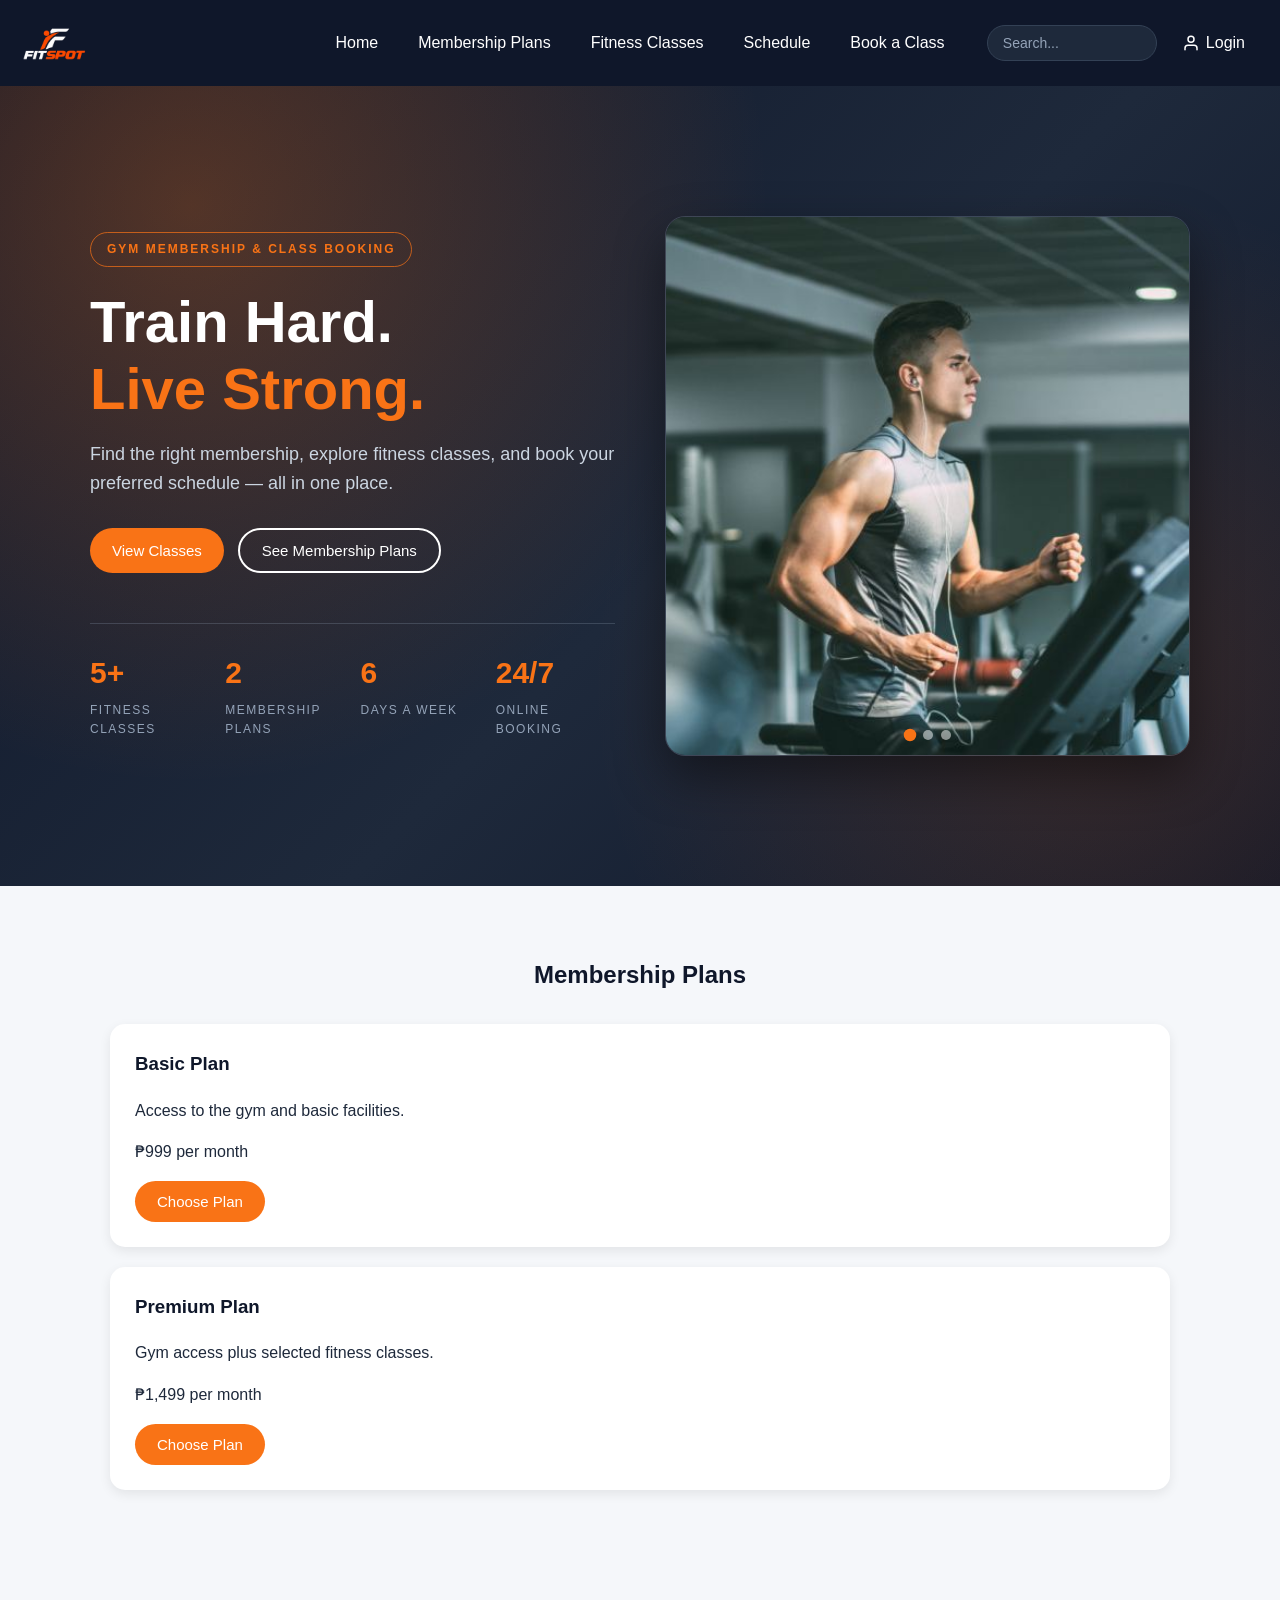
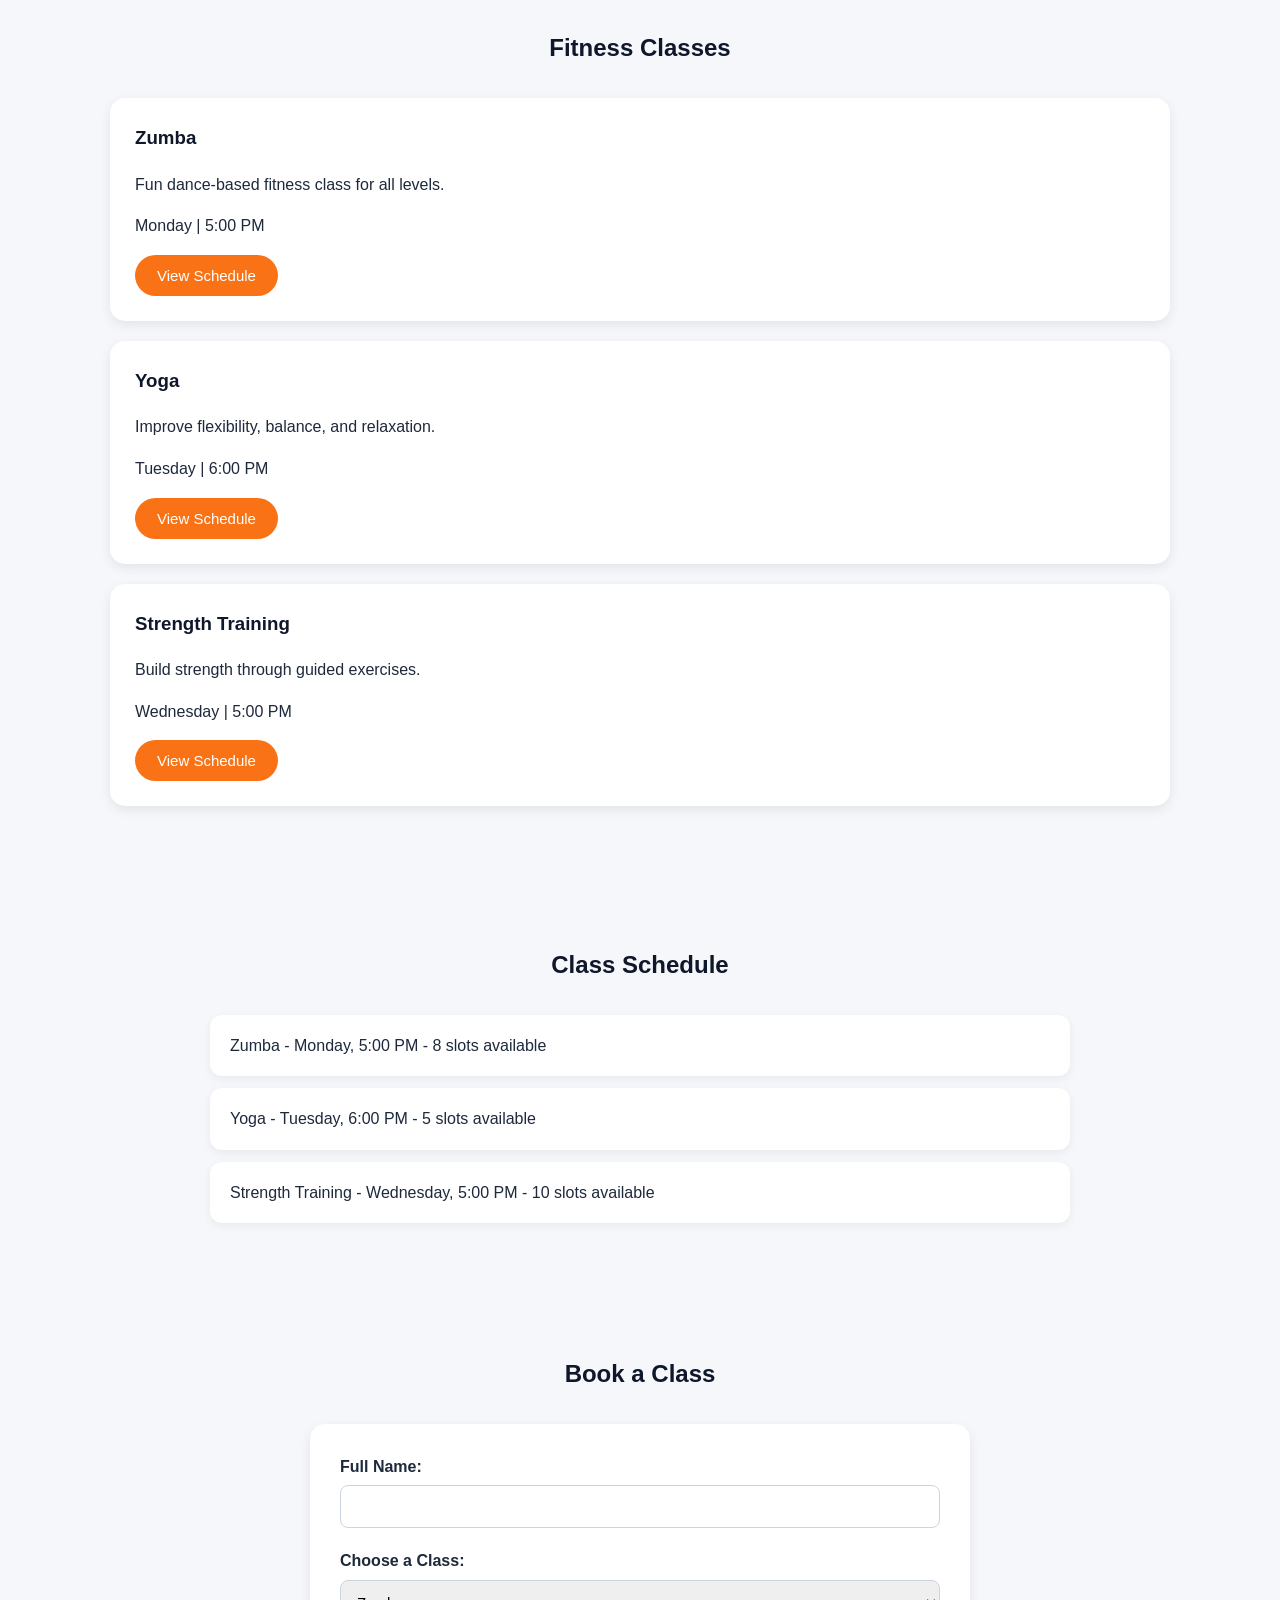
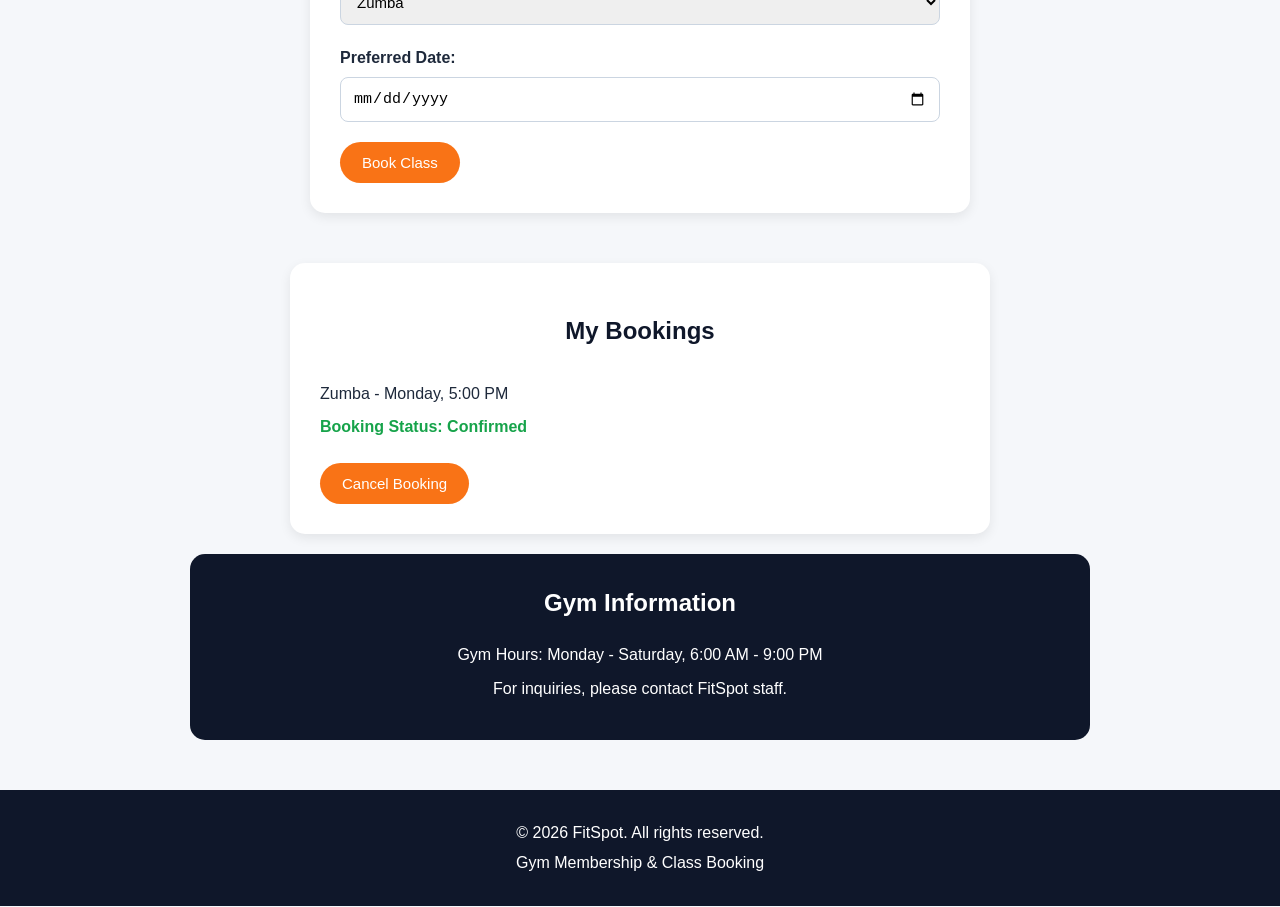
==== index.html @ fd1b4327 "Update index.html" ====
<!DOCTYPE html>
<html lang="en">
<head>
    <meta charset="UTF-8">
    <meta name="viewport" content="width=device-width, initial-scale=1.0">
    <link rel="icon" href="images/fitstop_white_logo.png" type="image/png">
    <link rel="stylesheet" href="css/style.css">
    <title>FitSpot</title>
</head>
<body>
<header>
        <div class="brand">
            <img src="images/fitstop_white_logo.png" alt="FitSpot">
            <h1 class="visually-hidden">FitSpot - Gym Membership &amp; Class Booking</h1>
        </div>

        <nav>
            <a href="index.html">Home</a>
            <a href="#membership">Membership Plans</a>
            <a href="#classes">Fitness Classes</a>
            <a href="#schedule">Schedule</a>
            <a href="#booking">Book a Class</a>
        </nav>

        <div class="header-actions">
            <form class="search" role="search">
                <input type="search" name="q" placeholder="Search..." aria-label="Search">
            </form>

            <a href="#login-popup" class="login-link">
                <svg xmlns="http://www.w3.org/2000/svg" width="18" height="18" viewBox="0 0 24 24" fill="none" stroke="currentColor" stroke-width="2" stroke-linecap="round" stroke-linejoin="round" aria-hidden="true"><path d="M20 21v-2a4 4 0 0 0-4-4H8a4 4 0 0 0-4 4v2"/><circle cx="12" cy="7" r="4"/></svg>
                Login
            </a>
        </div>
    </header>


<main>
<section class="hero">
    <div class="hero-inner">
        <div class="hero-content">
            <span class="hero-badge">Gym Membership &amp; Class Booking</span>

            <h2>Train Hard.<br><span>Live Strong.</span></h2>

            <p>
                Find the right membership, explore fitness classes,
                and book your preferred schedule — all in one place.
            </p>

            <div class="hero-actions">
                <button class="btn-primary">View Classes</button>
                <button class="btn-outline">See Membership Plans</button>
            </div>

            <ul class="hero-stats">
                <li><strong>5+</strong><span>Fitness Classes</span></li>
                <li><strong>2</strong><span>Membership Plans</span></li>
                <li><strong>6</strong><span>Days a Week</span></li>
                <li><strong>24/7</strong><span>Online Booking</span></li>
            </ul>
        </div>

        <div class="hero-media">
            <div class="hero-carousel" id="hero-carousel">
                <div class="hero-slide is-active">
                    <img src="images/jogging.jpg" alt="Man running on a treadmill at the gym">
                </div>
                <div class="hero-slide">
                    <img src="images/rope.jpg" alt="Man training with battle ropes">
                </div>
                <div class="hero-slide">
                    <img src="images/kettlebellswings.jpg" alt="Woman doing kettlebell swings">
                </div>
            </div>

            <div class="hero-dots">
                <button type="button" class="hero-dot is-active" data-slide="0" aria-label="Show slide 1"></button>
                <button type="button" class="hero-dot" data-slide="1" aria-label="Show slide 2"></button>
                <button type="button" class="hero-dot" data-slide="2" aria-label="Show slide 3"></button>
            </div>
        </div>
    </div>
</section>
<section id="membership">
    <h2>Membership Plans</h2>

    <article>
        <h3>Basic Plan</h3>
        <p>Access to the gym and basic facilities.</p>
        <p>₱999 per month</p>
        <button>Choose Plan</button>
    </article>

    <article>
        <h3>Premium Plan</h3>
        <p>Gym access plus selected fitness classes.</p>
        <p>₱1,499 per month</p>
        <button>Choose Plan</button>
    </article>

</section>
<section id="classes">
    <h2>Fitness Classes</h2>

    <article>
        <h3>Zumba</h3>
        <p>Fun dance-based fitness class for all levels.</p>
        <p>Monday | 5:00 PM</p>
        <button>View Schedule</button>
    </article>

    <article>
        <h3>Yoga</h3>
        <p>Improve flexibility, balance, and relaxation.</p>
        <p>Tuesday | 6:00 PM</p>
        <button>View Schedule</button>
    </article>

    <article>
        <h3>Strength Training</h3>
        <p>Build strength through guided exercises.</p>
        <p>Wednesday | 5:00 PM</p>
        <button>View Schedule</button>
    </article>

</section>
<section id="schedule">
    <h2>Class Schedule</h2>

    <ul>
        <li>Zumba - Monday, 5:00 PM - 8 slots available</li>
        <li>Yoga - Tuesday, 6:00 PM - 5 slots available</li>
        <li>Strength Training - Wednesday, 5:00 PM - 10 slots available</li>
    </ul>

</section>
<section id="booking">
    <h2>Book a Class</h2>

    <form>
        <label for="name">Full Name:</label>
        <input type="text" id="name" name="name" autocomplete="name">

        <label for="class">Choose a Class:</label>
        <select id="class" name="class">
            <option>Zumba</option>
            <option>Yoga</option>
            <option>Strength Training</option>
        </select>

        <label for="date">Preferred Date:</label>
        <input type="date" id="date" name="date">

        <button type="submit">Book Class</button>
    </form>

</section>
<section id="my-bookings">
    <h2>My Bookings</h2>

    <p>Zumba - Monday, 5:00 PM</p>
    <p>Booking Status: Confirmed</p>

    <button type="button">Cancel Booking</button>
</section>
<aside>
    <h2>Gym Information</h2>

    <p>Gym Hours: Monday - Saturday, 6:00 AM - 9:00 PM</p>
    <p>For inquiries, please contact FitSpot staff.</p>
</aside>
</main>
<footer>
    <p>&copy; 2026 FitSpot. All rights reserved.</p>
    <p>Gym Membership & Class Booking</p>
</footer>

<div class="modal-overlay" id="login-popup" aria-hidden="true">
    <div class="modal auth-card" role="dialog" aria-modal="true" aria-labelledby="login-popup-title">
        <button class="modal-close" type="button" aria-label="Close">&times;</button>

        <div class="modal-brand">
            <img src="images/fitstop_white_logo.png" alt="FitSpot">
            <p>Gym Membership &amp; Class Booking</p>
        </div>

        <div class="modal-body">
            <h2 id="login-popup-title">Login</h2>

            <form>
                <label for="popup-email">Email:</label>
                <input type="email" id="popup-email" name="popup-email" autocomplete="email">

                <label for="popup-password">Password:</label>
                <input type="password" id="popup-password" name="popup-password" autocomplete="current-password">

                <button type="submit">Login</button>
            </form>

            <p class="card-note">Don't have an account? <a href="#register-popup" class="modal-switch">Register</a></p>
        </div>
    </div>
</div>

<div class="modal-overlay" id="register-popup" aria-hidden="true">
    <div class="modal auth-card" role="dialog" aria-modal="true" aria-labelledby="register-popup-title">
        <button class="modal-close" type="button" aria-label="Close">&times;</button>

        <div class="modal-brand">
            <img src="images/fitstop_white_logo.png" alt="FitSpot">
            <p>Gym Membership &amp; Class Booking</p>
        </div>

        <div class="modal-body">
            <h2 id="register-popup-title">Register</h2>

            <form>
                <label for="popup-name">Full Name:</label>
                <input type="text" id="popup-name" name="popup-name" autocomplete="name">

                <label for="popup-reg-email">Email:</label>
                <input type="email" id="popup-reg-email" name="popup-reg-email" autocomplete="email">

                <label for="popup-reg-password">Password:</label>
                <input type="password" id="popup-reg-password" name="popup-reg-password" autocomplete="new-password">

                <label for="popup-confirm-password">Confirm Password:</label>
                <input type="password" id="popup-confirm-password" name="popup-confirm-password" autocomplete="new-password">

                <button type="submit">Register</button>
            </form>

            <p class="card-note">Already have an account? <a href="#login-popup" class="modal-switch">Login</a></p>
        </div>
    </div>
</div>

<script src="js/script.js" defer></script>
</body>
</html>
---- css/style.css ----
/* ===== GENERAL ===== */

* {
    box-sizing: border-box;
}

body {
    margin: 0;
    font-family: Arial, sans-serif;
    background-color: #f5f7fa;
    color: #1e293b;
    line-height: 1.6;
}

/* ===== HEADER ===== */

header {
    background-color: #0f172a;
    color: rgb(247, 243, 243);
    padding: 20px;
    display: grid;
    grid-template-columns: 1fr auto 1fr;
    align-items: center;
    gap: 15px;
    position: sticky;
    top: 0;
    z-index: 100;
}

header .brand {
    justify-self: start;
    text-align: left;
}

header .brand img {
    display: block;
    height: 45px;
    width: auto;
}

.visually-hidden {
    position: absolute;
    width: 1px;
    height: 1px;
    margin: -1px;
    padding: 0;
    overflow: hidden;
    clip: rect(0, 0, 0, 0);
    white-space: nowrap;
    border: 0;
}

header .header-actions {
    justify-self: end;
    display: flex;
    align-items: center;
    gap: 10px;
}

.search input {
    width: 170px;
    padding: 9px 15px;
    border: 1px solid #334155;
    border-radius: 20px;
    background-color: #1e293b;
    color: white;
    font-size: 14px;
    outline: none;
}

.search input::placeholder {
    color: #94a3b8;
}

.search input:focus {
    border-color: #f97316;
}

.login-link {
    display: flex;
    align-items: center;
    gap: 6px;
    color: white;
    text-decoration: none;
    padding: 9px 15px;
    border-radius: 20px;
    white-space: nowrap;
}

.login-link:hover {
    background-color: #f97316;
}

header h1 {
    margin: 0;
    font-size: 36px;
}

header p {
    margin: 5px 0 0;
}

/* ===== NAVIGATION ===== */

nav {
    display: flex;
    justify-content: center;
    flex-wrap: wrap;
    gap: 10px;
}

nav a {
    color: white;
    text-decoration: none;
    padding: 10px 15px;
    border-radius: 20px;
}

nav a:hover {
    background-color: #f97316;
}

@media (max-width: 768px) {
    header {
        grid-template-columns: 1fr;
        justify-items: center;
        text-align: center;
    }

    header .brand {
        justify-self: center;
        text-align: center;
    }

    header .header-actions {
        justify-self: center;
        flex-wrap: wrap;
        justify-content: center;
    }

    .hero {
        padding: 60px 20px;
    }

    .hero-inner {
        grid-template-columns: 1fr;
        gap: 35px;
    }

    .hero-content {
        text-align: center;
    }

    .hero p {
        margin: 0 auto 30px;
    }

    .hero-actions,
    .hero-stats {
        justify-content: center;
    }

    .hero-stats li {
        align-items: center;
    }

    .hero-media {
        max-width: 420px;
        margin: 0 auto;
    }

    .hero-stats {
        gap: 25px;
    }

    .hero-stats strong {
        font-size: 24px;
    }
}

/* ===== HERO SECTION ===== */

.hero {
    position: relative;
    overflow: hidden;
    text-align: center;
    padding: 60px 20px;
    min-height: calc(100vh - 100px);
    min-height: calc(100dvh - 100px);
    display: flex;
    align-items: center;
    justify-content: center;
    color: white;
    background:
        radial-gradient(circle at 15% 15%, rgba(249, 115, 22, 0.28), transparent 45%),
        radial-gradient(circle at 85% 75%, rgba(249, 115, 22, 0.16), transparent 40%),
        linear-gradient(135deg, #0f172a 0%, #1e293b 55%, #0f172a 100%);
}

.hero-inner {
    position: relative;
    width: 100%;
    max-width: 1100px;
    margin: 0 auto;
    display: grid;
    grid-template-columns: 1fr 1fr;
    gap: 50px;
    align-items: center;
}

.hero-content {
    position: relative;
    text-align: left;
}

.hero-badge {
    display: inline-block;
    padding: 7px 16px;
    border: 1px solid rgba(249, 115, 22, 0.7);
    border-radius: 30px;
    color: #f97316;
    font-size: 12px;
    font-weight: bold;
    letter-spacing: 2px;
    text-transform: uppercase;
    margin-bottom: 22px;
}

.hero h2 {
    margin: 0 0 18px;
    font-size: clamp(36px, 6vw, 58px);
    line-height: 1.15;
    font-weight: 800;
    color: white;
}

.hero h2 span {
    color: #f97316;
}

.hero p {
    max-width: 600px;
    margin: 0 0 30px;
    font-size: 18px;
    color: #cbd5e1;
}

.hero-actions {
    display: flex;
    justify-content: flex-start;
    flex-wrap: wrap;
    gap: 14px;
    margin-bottom: 50px;
}

.btn-outline {
    background-color: transparent;
    border: 2px solid white;
}

.btn-outline:hover {
    background-color: white;
    color: #0f172a;
}

.hero-stats {
    list-style: none;
    display: grid;
    grid-template-columns: repeat(4, 1fr);
    gap: 16px;
    margin: 0;
    padding: 25px 0 0;
    border-top: 1px solid rgba(148, 163, 184, 0.25);
}

.hero-stats li {
    display: flex;
    flex-direction: column;
    align-items: flex-start;
    gap: 4px;
    min-width: 0;
}

.hero-stats strong {
    font-size: 30px;
    color: #f97316;
}

.hero-stats span {
    font-size: 12px;
    letter-spacing: 1.5px;
    text-transform: uppercase;
    color: #94a3b8;
}

.hero-media {
    position: relative;
}

.hero-carousel {
    position: relative;
    width: 100%;
    height: 540px;
    border-radius: 20px;
    overflow: hidden;
    border: 1px solid rgba(148, 163, 184, 0.25);
    box-shadow: 0 20px 50px rgba(0, 0, 0, 0.45);
}

.hero-slide {
    position: absolute;
    inset: 0;
    opacity: 0;
    transform: translateX(50px);
    transition: opacity 0.7s ease, transform 0.7s ease;
    pointer-events: none;
}

.hero-slide.is-active {
    opacity: 1;
    transform: translateX(0);
    pointer-events: auto;
}

.hero-slide img {
    display: block;
    width: 100%;
    height: 100%;
    object-fit: cover;
    object-position: center top;
}

.hero-dots {
    position: absolute;
    bottom: 16px;
    left: 0;
    right: 0;
    display: flex;
    justify-content: center;
    gap: 8px;
    z-index: 2;
}

.hero-dot {
    width: 10px;
    height: 10px;
    padding: 0;
    border: none;
    border-radius: 50%;
    background-color: rgba(255, 255, 255, 0.5);
    cursor: pointer;
    transition: background-color 0.2s ease, transform 0.2s ease;
}

.hero-dot:hover {
    background-color: rgba(255, 255, 255, 0.85);
    transform: none;
}

.hero-dot.is-active {
    background-color: #f97316;
    transform: scale(1.25);
}

/* ===== BUTTONS ===== */

button {
    background-color: #f97316;
    color: white;
    border: none;
    padding: 12px 22px;
    border-radius: 25px;
    cursor: pointer;
    font-size: 15px;
    transition: background-color 0.2s ease, color 0.2s ease, transform 0.2s ease;
}

button:active {
    transform: scale(0.97);
}

button:hover {
    background-color: #ea580c;
}
/* ===== MEMBERSHIP SECTION ===== */

#membership {
    padding: 50px 20px;
    max-width: 1100px;
    margin: 0 auto;
}

#membership h2 {
    text-align: center;
    color: #0f172a;
    margin-bottom: 30px;
}

#membership article {
    background-color: white;
    padding: 25px;
    margin-bottom: 20px;
    border-radius: 15px;
    box-shadow: 0 4px 12px rgba(0, 0, 0, 0.08);
}

#membership article h3 {
    color: #0f172a;
    margin-top: 0;
}

#membership article:hover {
    transform: translateY(-3px);
    transition: 0.2s ease;
}

/* ===== FITNESS CLASSES ===== */

#classes {
    padding: 50px 20px;
    max-width: 1100px;
    margin: 0 auto;
}

#classes h2 {
    text-align: center;
    color: #0f172a;
    margin-bottom: 30px;
}

#classes article {
    background-color: white;
    padding: 25px;
    margin-bottom: 20px;
    border-radius: 15px;
    box-shadow: 0 4px 12px rgba(0, 0, 0, 0.08);
}

#classes article h3 {
    color: #0f172a;
    margin-top: 0;
}

#classes article:hover {
    transform: translateY(-3px);
    transition: 0.2s ease;
}

/* ===== CLASS SCHEDULE ===== */

#schedule {
    padding: 50px 20px;
    max-width: 900px;
    margin: 0 auto;
}

#schedule h2 {
    text-align: center;
    color: #0f172a;
    margin-bottom: 30px;
}

#schedule ul {
    list-style: none;
    padding: 0;
    margin: 0;
}

#schedule li {
    background-color: white;
    padding: 18px 20px;
    margin-bottom: 12px;
    border-radius: 12px;
    box-shadow: 0 3px 10px rgba(0, 0, 0, 0.06);
}

#schedule li:hover {
    transform: translateX(4px);
    transition: 0.2s ease;
}

/* ===== BOOKING FORM ===== */

#booking {
    padding: 50px 20px;
    max-width: 700px;
    margin: 0 auto;
}

#booking h2 {
    text-align: center;
    color: #0f172a;
    margin-bottom: 30px;
}

#booking form {
    background-color: white;
    padding: 30px;
    border-radius: 15px;
    box-shadow: 0 4px 12px rgba(0, 0, 0, 0.08);
}

#booking label {
    display: block;
    margin-bottom: 6px;
    font-weight: bold;
}

#booking input,
#booking select {
    width: 100%;
    padding: 12px;
    margin-bottom: 20px;
    border: 1px solid #cbd5e1;
    border-radius: 8px;
    font-size: 15px;
}

#booking input:focus,
#booking select:focus {
    outline: none;
    border-color: #f97316;
}

/* ===== MY BOOKINGS ===== */

#my-bookings {
    padding: 50px 20px;
    max-width: 700px;
    margin: 0 auto;
}

#my-bookings h2 {
    text-align: center;
    color: #0f172a;
    margin-bottom: 30px;
}

#my-bookings {
    background-color: white;
    border-radius: 15px;
    padding: 30px;
    box-shadow: 0 4px 12px rgba(0, 0, 0, 0.08);
}

#my-bookings p {
    margin: 8px 0;
}

#my-bookings p:nth-of-type(2) {
    font-weight: bold;
    color: #16a34a;
}

#my-bookings button {
    margin-top: 15px;
}

/* ===== LOGIN ===== */

/* ===== LOGIN / REGISTER PAGE ===== */

.auth-page {
    max-width: 950px;
    margin: 0 auto;
    padding: 50px 20px;
    display: grid;
    grid-template-columns: repeat(auto-fit, minmax(300px, 1fr));
    gap: 25px;
    align-items: start;
}

.auth-card {
    background-color: white;
    padding: 30px;
    border-radius: 15px;
    box-shadow: 0 4px 12px rgba(0, 0, 0, 0.08);
}

.auth-card h2 {
    text-align: center;
    color: #0f172a;
    margin-top: 0;
    margin-bottom: 25px;
}

.auth-card label {
    display: block;
    margin-bottom: 6px;
    font-weight: bold;
}

.auth-card input {
    width: 100%;
    padding: 12px;
    margin-bottom: 20px;
    border: 1px solid #cbd5e1;
    border-radius: 8px;
    font-size: 15px;
}

.auth-card input:focus {
    outline: none;
    border-color: #f97316;
}

.card-note {
    text-align: center;
    font-size: 14px;
    color: #475569;
    margin-bottom: 0;
}

.card-note a {
    color: #f97316;
    font-weight: bold;
    text-decoration: none;
}

.card-note a:hover {
    text-decoration: underline;
}

/* ===== LOGIN POPUP ===== */

.modal-overlay {
    position: fixed;
    inset: 0;
    background-color: rgba(15, 23, 42, 0.75);
    display: none;
    align-items: center;
    justify-content: center;
    padding: 20px;
    z-index: 1000;
}

.modal-overlay.is-open {
    display: flex;
}

.modal {
    position: relative;
    display: flex;
    width: 100%;
    max-width: 740px;
    max-height: 90vh;
    padding: 0;
    overflow: hidden;
    animation: modal-in 0.2s ease;
}

.modal-brand {
    flex: 0 0 240px;
    display: flex;
    flex-direction: column;
    align-items: center;
    justify-content: center;
    gap: 16px;
    padding: 30px 22px;
    text-align: center;
    background:
        radial-gradient(circle at 30% 20%, rgba(249, 115, 22, 0.35), transparent 60%),
        linear-gradient(160deg, #1e293b 0%, #0f172a 100%);
}

.modal-brand img {
    display: block;
    width: 100%;
    max-width: 170px;
    height: auto;
}

.modal-brand p {
    margin: 0;
    font-size: 13px;
    font-weight: bold;
    letter-spacing: 1.5px;
    text-transform: uppercase;
    color: #f97316;
}

.modal-body {
    flex: 1;
    min-width: 0;
    padding: 30px;
    overflow-y: auto;
}

@keyframes modal-in {
    from {
        opacity: 0;
        transform: translateY(-15px) scale(0.97);
    }
    to {
        opacity: 1;
        transform: translateY(0) scale(1);
    }
}

.modal-close {
    position: absolute;
    top: 10px;
    right: 14px;
    background: none;
    border: none;
    border-radius: 0;
    padding: 0;
    font-size: 28px;
    line-height: 1;
    color: #64748b;
    cursor: pointer;
}

.modal-close:hover {
    background: none;
    color: #f97316;
    transform: none;
}

.modal .card-note a {
    cursor: pointer;
}

/* ===== GYM INFORMATION ===== */

aside {
    max-width: 900px;
    margin: 20px auto;
    padding: 30px 20px;
    text-align: center;
    background-color: #0f172a;
    color: white;
    border-radius: 15px;
}

aside h2 {
    margin-top: 0;
}

aside p {
    margin: 8px 0;
}

/* ===== FOOTER ===== */

footer {
    margin-top: 50px;
    padding: 25px 20px;
    text-align: center;
    background-color: #0f172a;
    color: white;
}

footer p {
    margin: 5px 0;
}

/* ===== HERO - SMALL SCREENS ===== */

@media (max-width: 768px) {
    .hero-carousel {
        height: 360px;
    }

    .modal {
        flex-direction: column;
    }

    .modal-brand {
        flex: none;
        width: 100%;
        padding: 22px;
        gap: 10px;
    }

    .modal-brand img {
        max-width: 130px;
    }

    .hero-stats {
        gap: 12px;
    }

    .hero-stats li {
        align-items: center;
        text-align: center;
    }

    .hero-stats strong {
        font-size: 24px;
    }

    .hero-stats span {
        font-size: 11px;
        letter-spacing: 0.5px;
    }
}
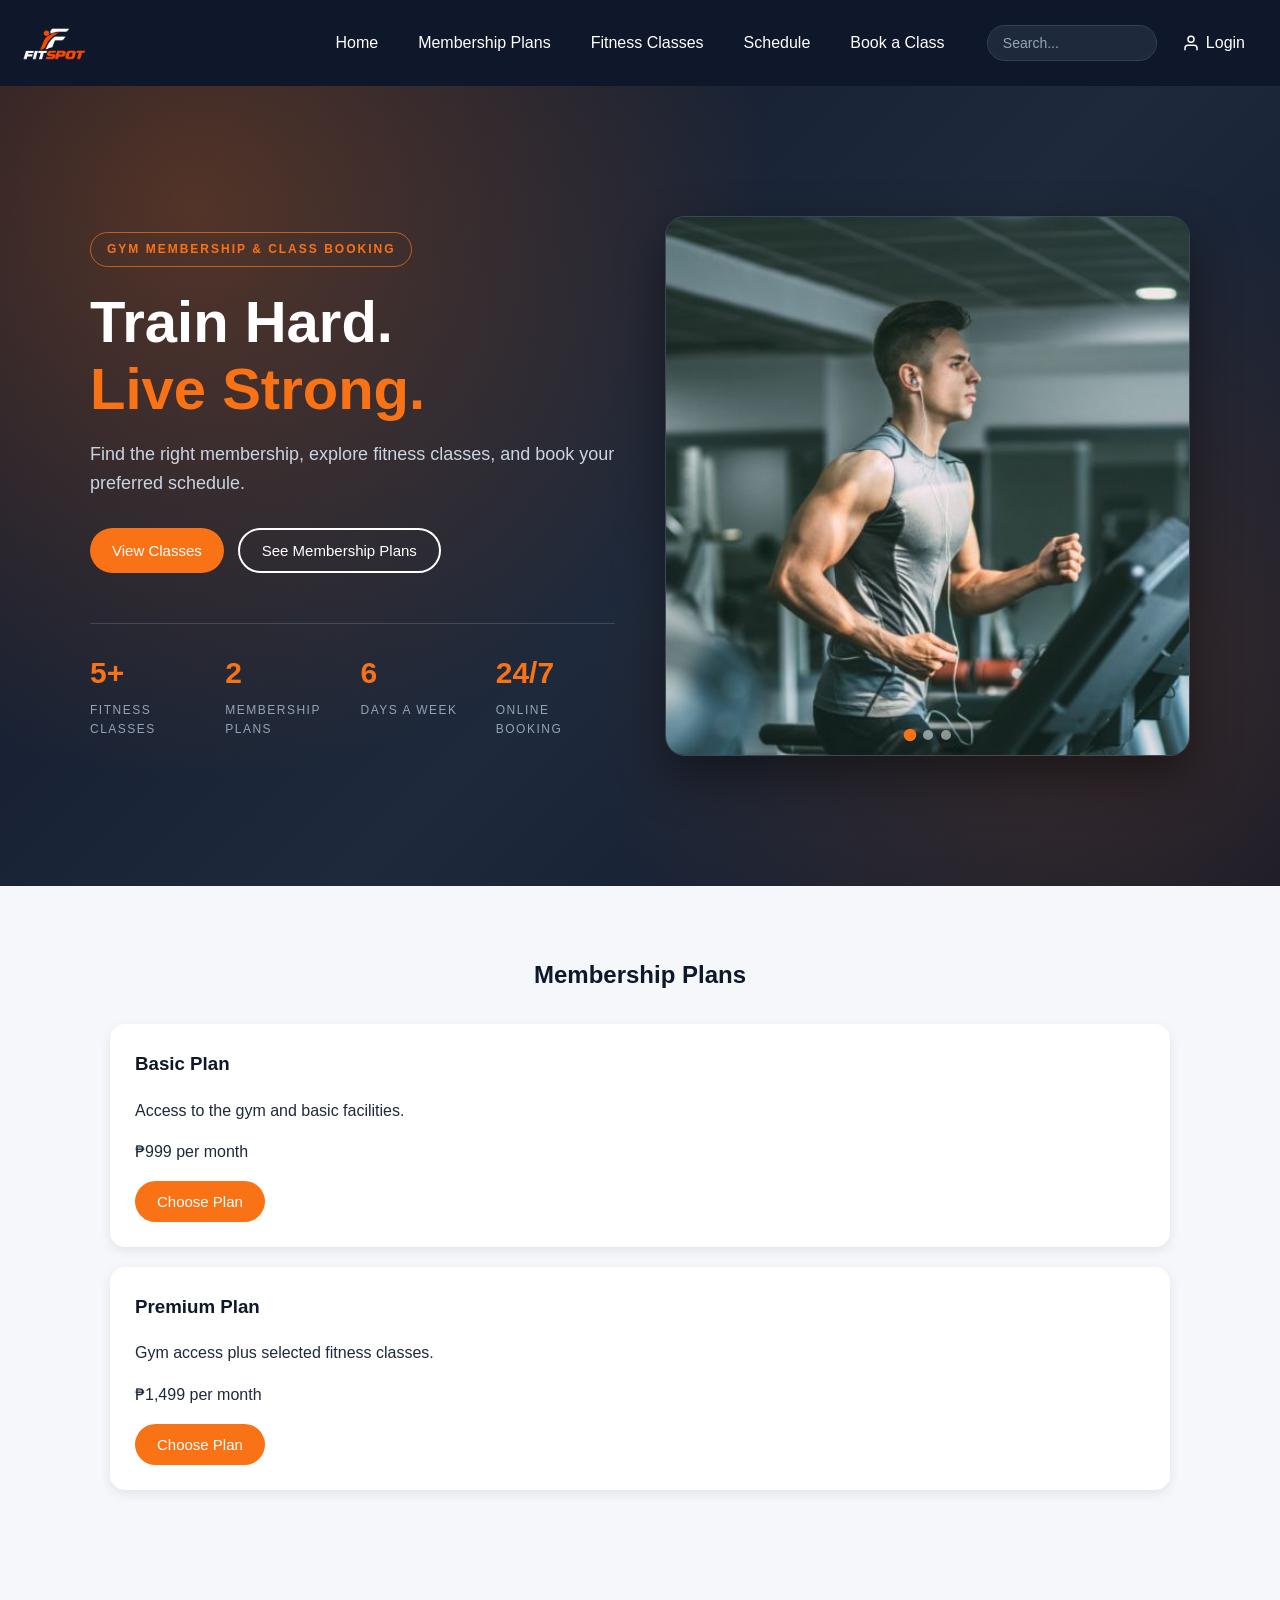
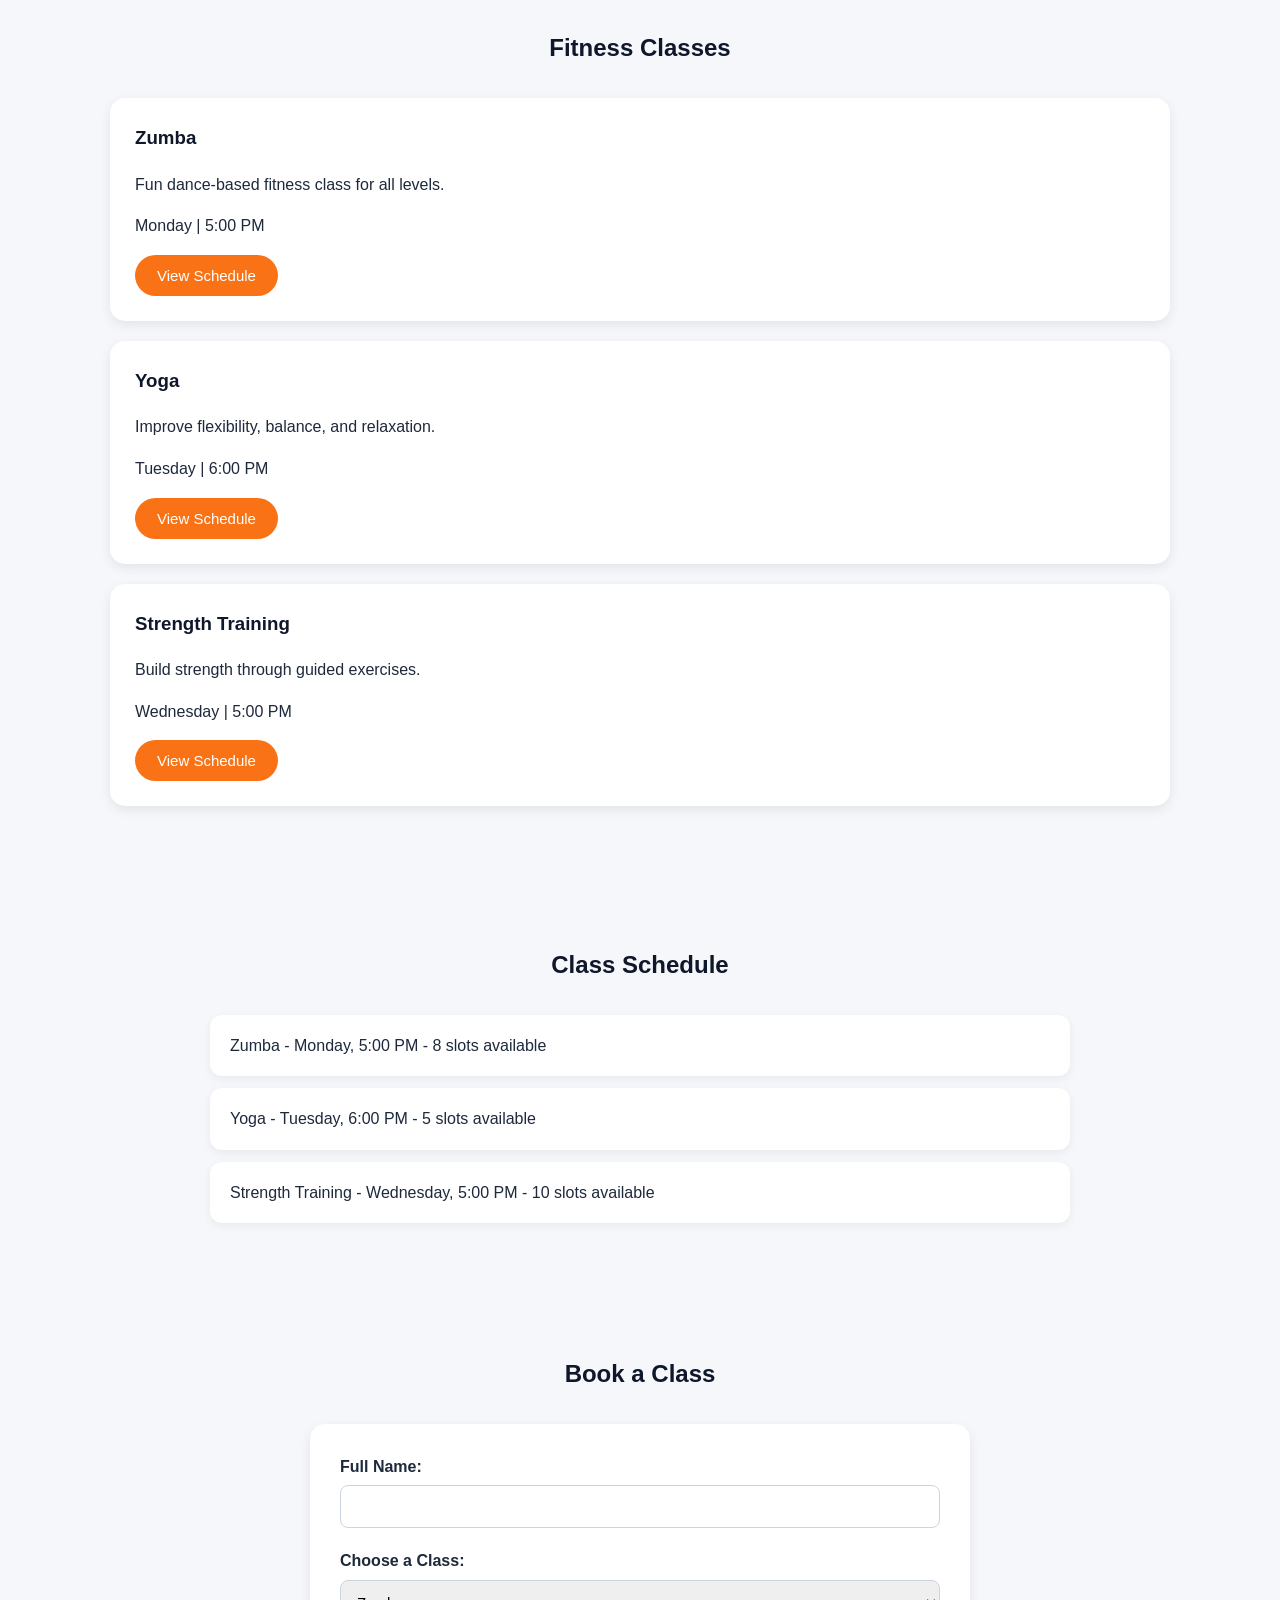
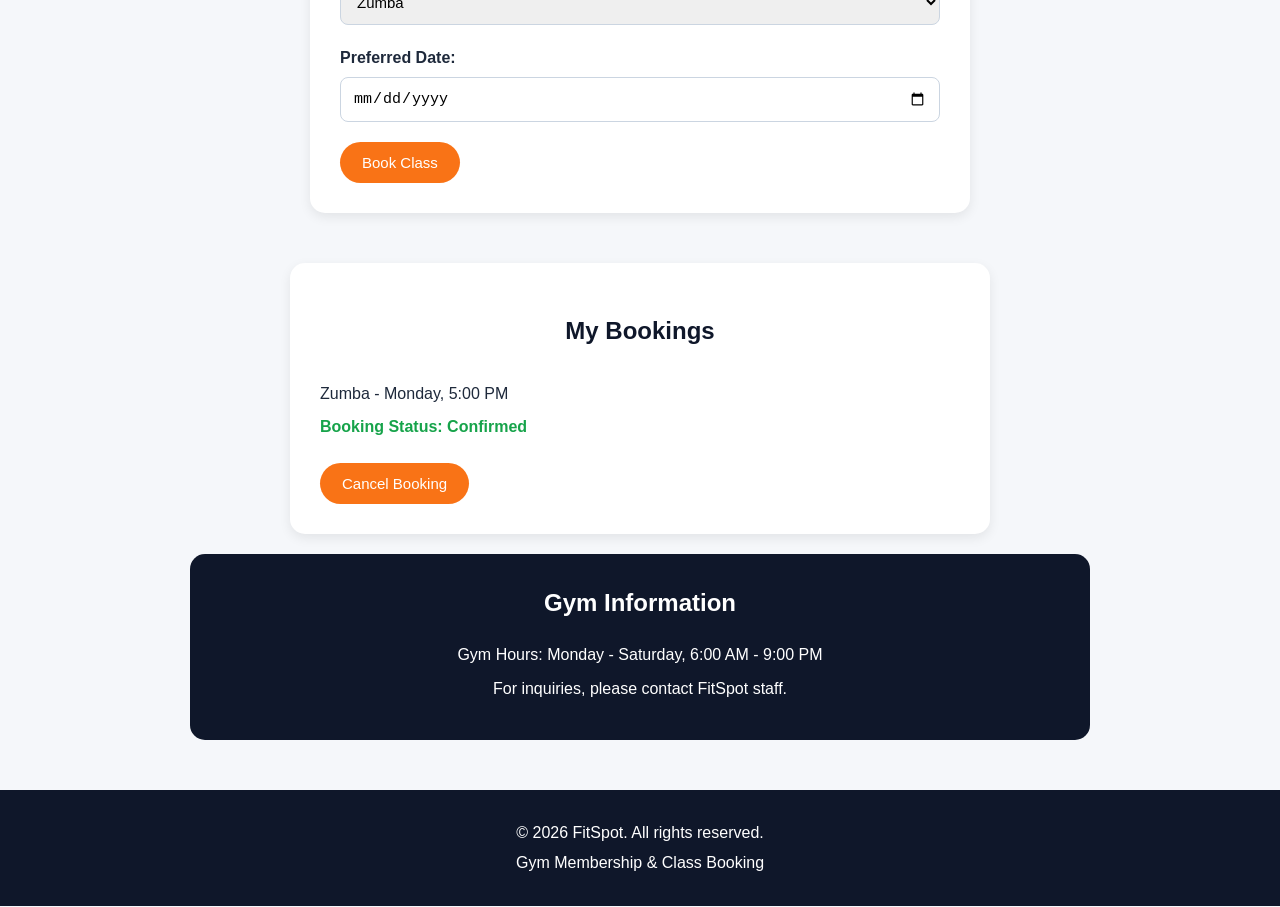
==== commit 47af3ba8: "Update index.html" ====
--- a/index.html
+++ b/index.html
@@ -45,7 +45,7 @@
 
             <p>
                 Find the right membership, explore fitness classes,
-                and book your preferred schedule — all in one place.
+                and book your preferred schedule.
             </p>
 
             <div class="hero-actions">
--- a/css/style.css
+++ b/css/style.css
@@ -642,7 +642,7 @@
     position: relative;
     display: flex;
     width: 100%;
-    max-width: 740px;
+    max-width: 600px;
     max-height: 90vh;
     padding: 0;
     overflow: hidden;
@@ -650,13 +650,13 @@
 }
 
 .modal-brand {
-    flex: 0 0 240px;
+    flex: 0 0 190px;
     display: flex;
     flex-direction: column;
     align-items: center;
     justify-content: center;
-    gap: 16px;
-    padding: 30px 22px;
+    gap: 12px;
+    padding: 24px 16px;
     text-align: center;
     background:
         radial-gradient(circle at 30% 20%, rgba(249, 115, 22, 0.35), transparent 60%),
@@ -666,15 +666,15 @@
 .modal-brand img {
     display: block;
     width: 100%;
-    max-width: 170px;
+    max-width: 130px;
     height: auto;
 }
 
 .modal-brand p {
     margin: 0;
-    font-size: 13px;
+    font-size: 11px;
     font-weight: bold;
-    letter-spacing: 1.5px;
+    letter-spacing: 1px;
     text-transform: uppercase;
     color: #f97316;
 }
@@ -682,8 +682,24 @@
 .modal-body {
     flex: 1;
     min-width: 0;
-    padding: 30px;
+    padding: 24px;
     overflow-y: auto;
+}
+
+.modal-body h2 {
+    font-size: 22px;
+    margin-bottom: 18px;
+}
+
+.modal-body label {
+    font-size: 14px;
+    margin-bottom: 5px;
+}
+
+.modal-body input {
+    padding: 9px 12px;
+    margin-bottom: 14px;
+    font-size: 14px;
 }
 
 @keyframes modal-in {
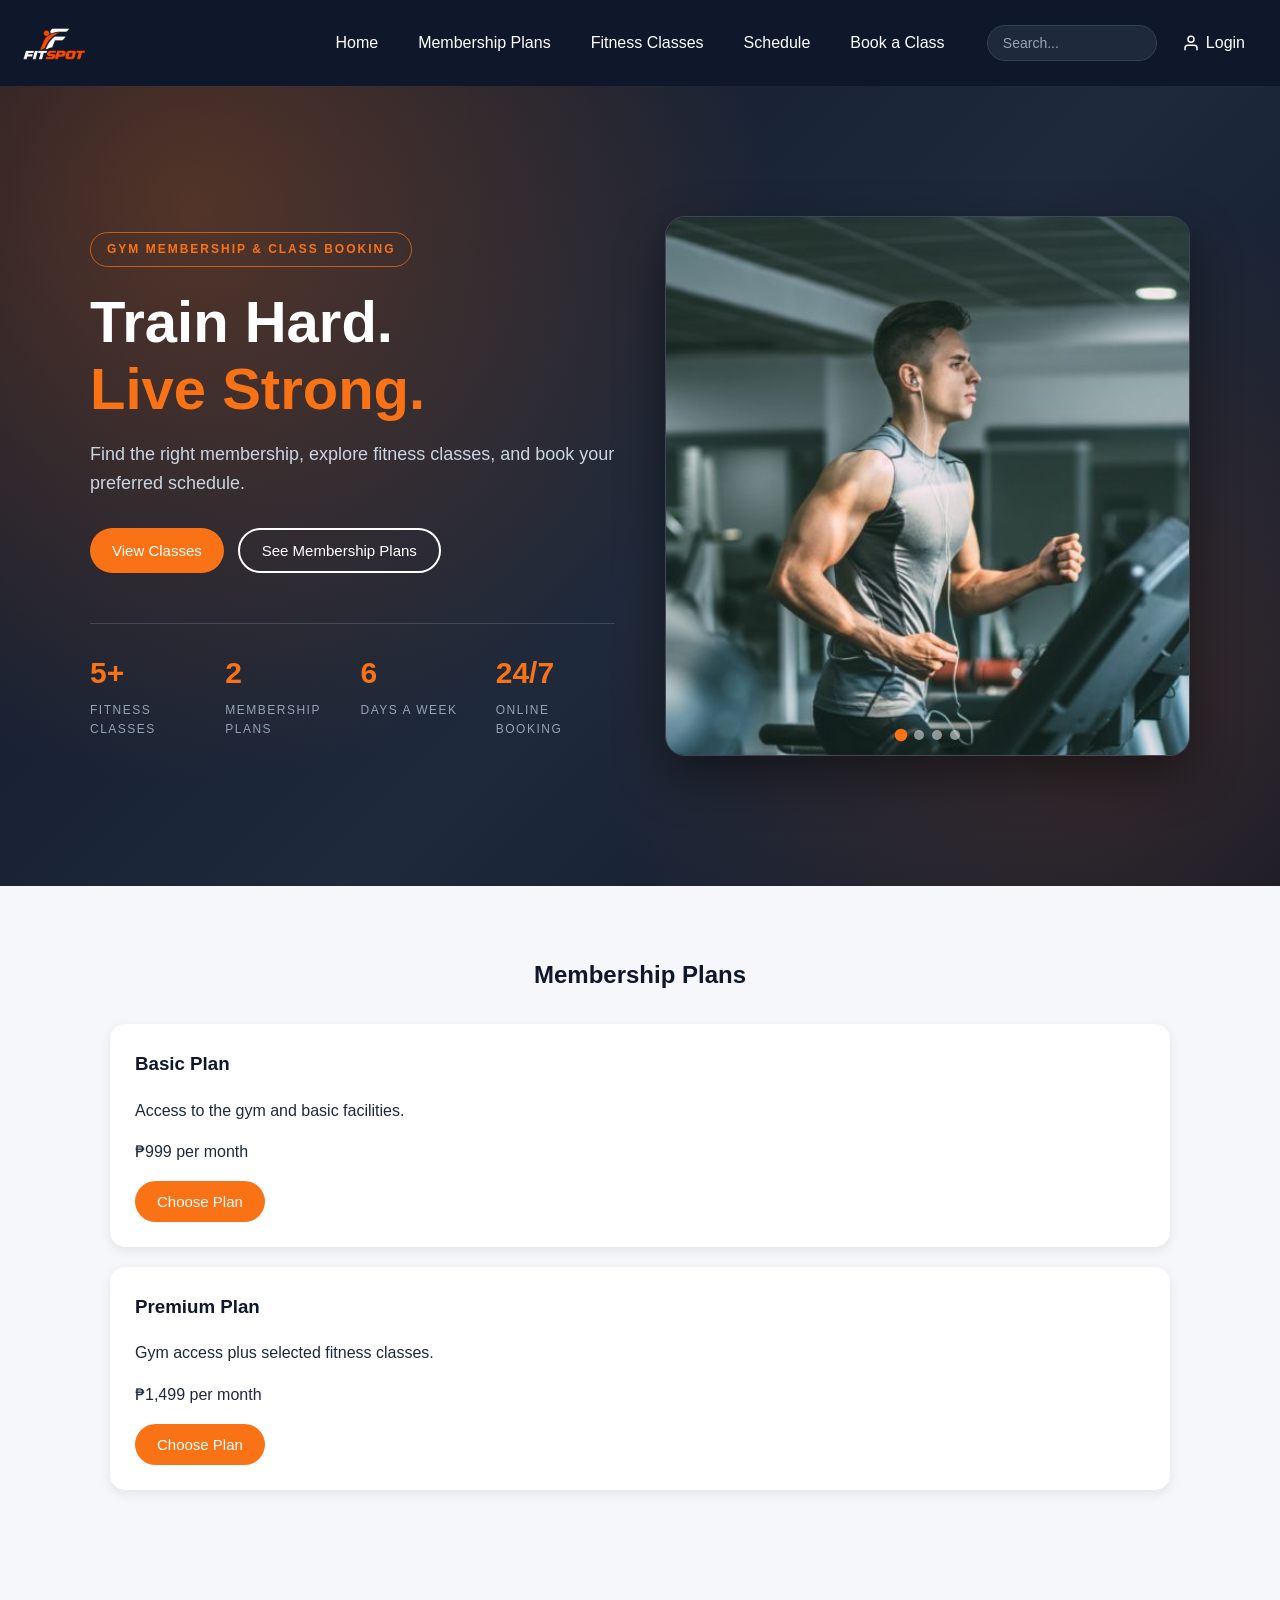
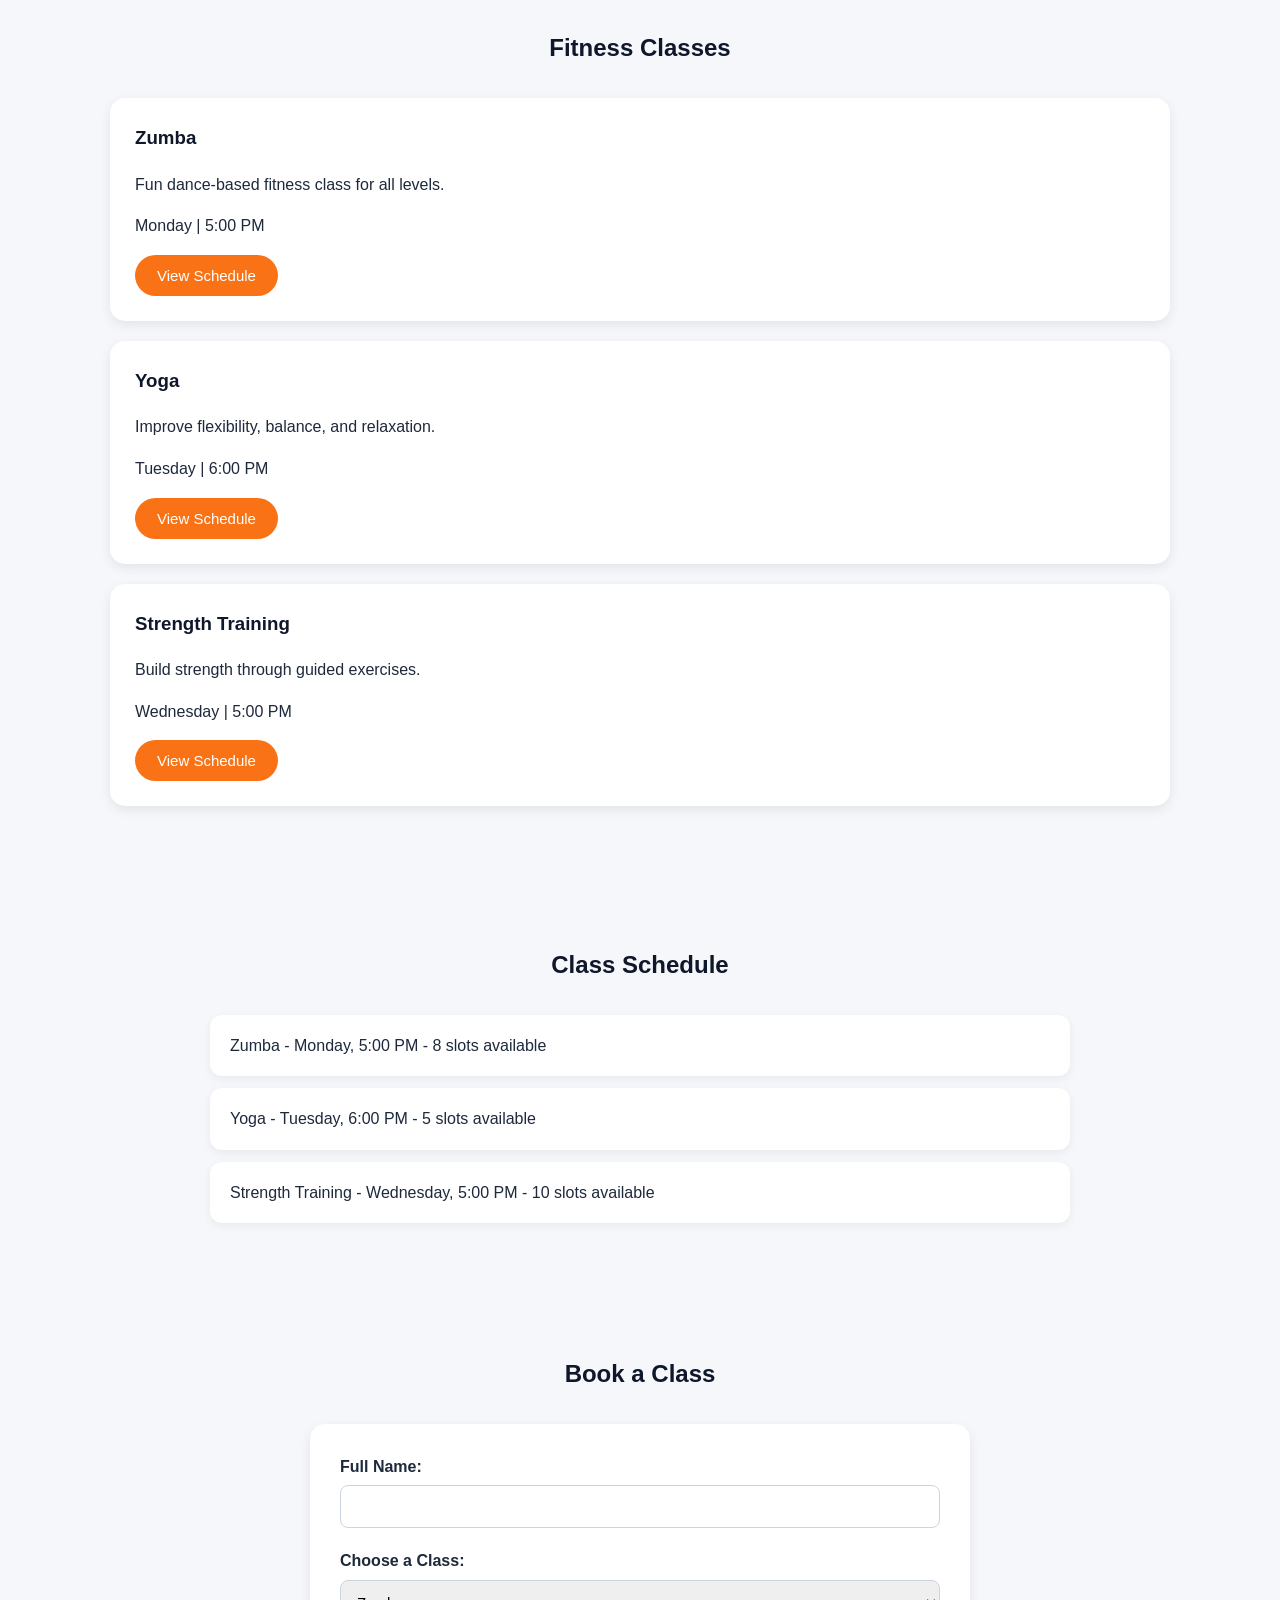
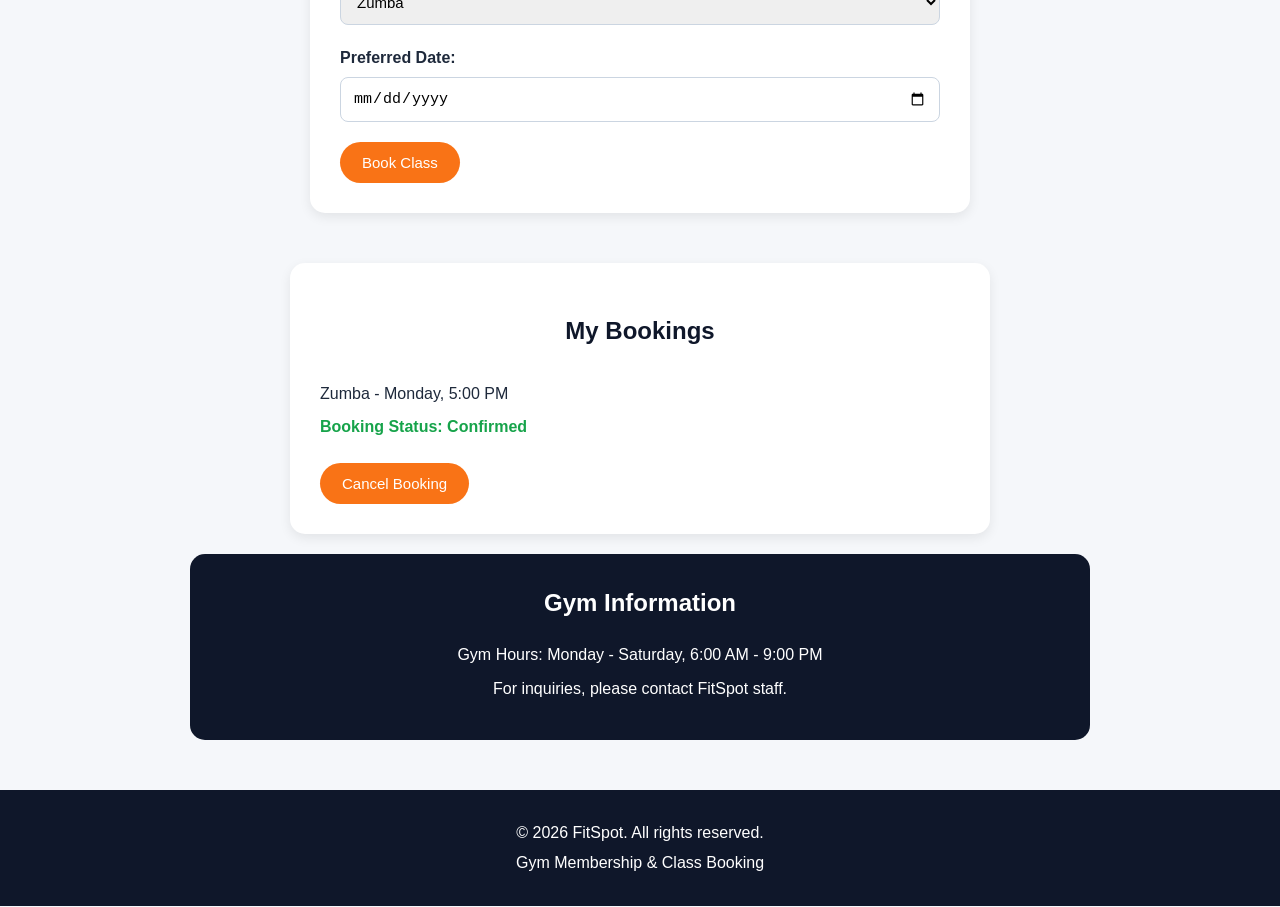
==== commit 04c11399: "Update index.html" ====
--- a/index.html
+++ b/index.html
@@ -72,12 +72,16 @@
                 <div class="hero-slide">
                     <img src="images/kettlebellswings.jpg" alt="Woman doing kettlebell swings">
                 </div>
+                <div class="hero-slide">
+                    <img src="images/jumping.jpg" alt="Woman jumping rope at the gym">
+                </div>
             </div>
 
             <div class="hero-dots">
                 <button type="button" class="hero-dot is-active" data-slide="0" aria-label="Show slide 1"></button>
                 <button type="button" class="hero-dot" data-slide="1" aria-label="Show slide 2"></button>
                 <button type="button" class="hero-dot" data-slide="2" aria-label="Show slide 3"></button>
+                <button type="button" class="hero-dot" data-slide="3" aria-label="Show slide 4"></button>
             </div>
         </div>
     </div>
@@ -188,14 +192,16 @@
         <div class="modal-body">
             <h2 id="login-popup-title">Login</h2>
 
-            <form>
+            <form id="popup-login-form">
                 <label for="popup-email">Email:</label>
-                <input type="email" id="popup-email" name="popup-email" autocomplete="email">
+                <input type="email" id="popup-email" name="popup-email" autocomplete="email" required>
 
                 <label for="popup-password">Password:</label>
-                <input type="password" id="popup-password" name="popup-password" autocomplete="current-password">
+                <input type="password" id="popup-password" name="popup-password" autocomplete="current-password" required>
 
                 <button type="submit">Login</button>
+
+                <p class="form-message" id="popup-login-message" hidden></p>
             </form>
 
             <p class="card-note">Don't have an account? <a href="#register-popup" class="modal-switch">Register</a></p>
--- a/css/style.css
+++ b/css/style.css
@@ -619,6 +619,16 @@
 
 .card-note a:hover {
     text-decoration: underline;
+}
+
+.form-message {
+    margin: -8px 0 0;
+    font-size: 14px;
+    color: #dc2626;
+}
+
+.form-message.is-success {
+    color: #16a34a;
 }
 
 /* ===== LOGIN POPUP ===== */
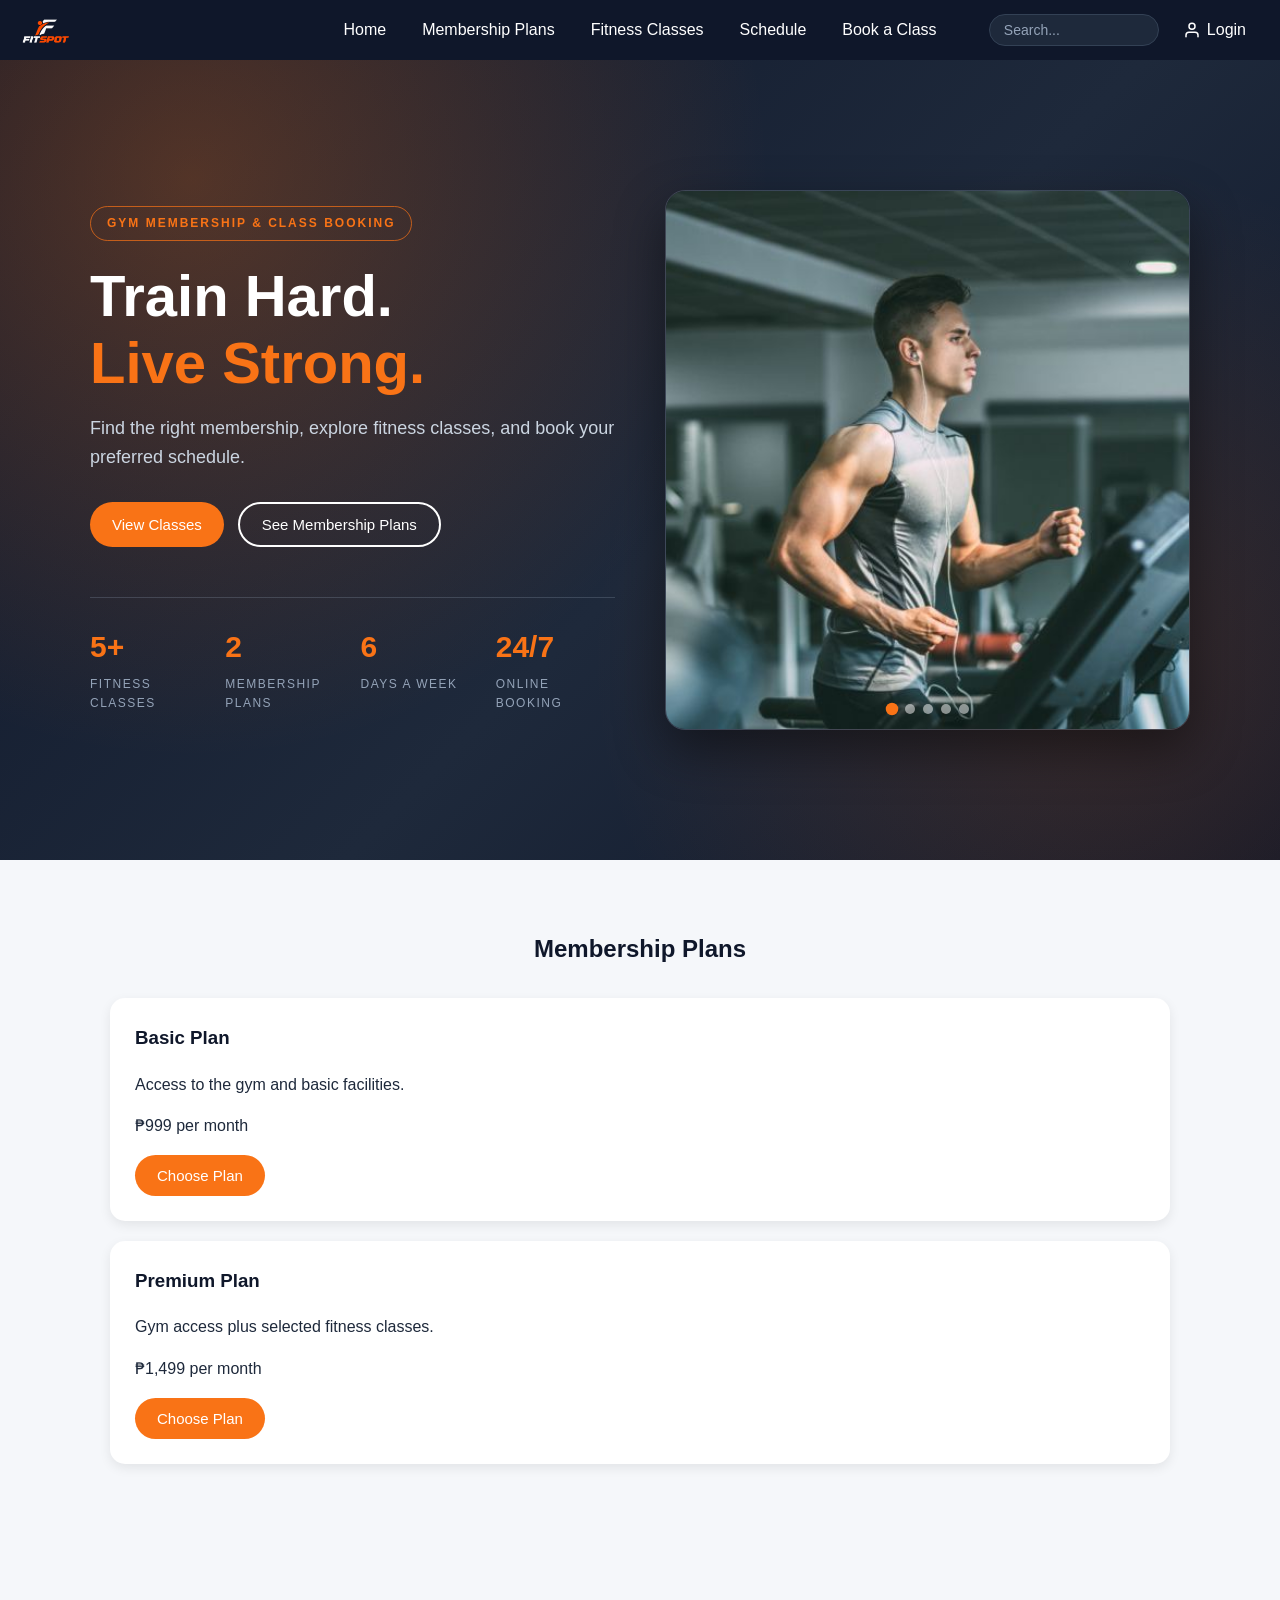
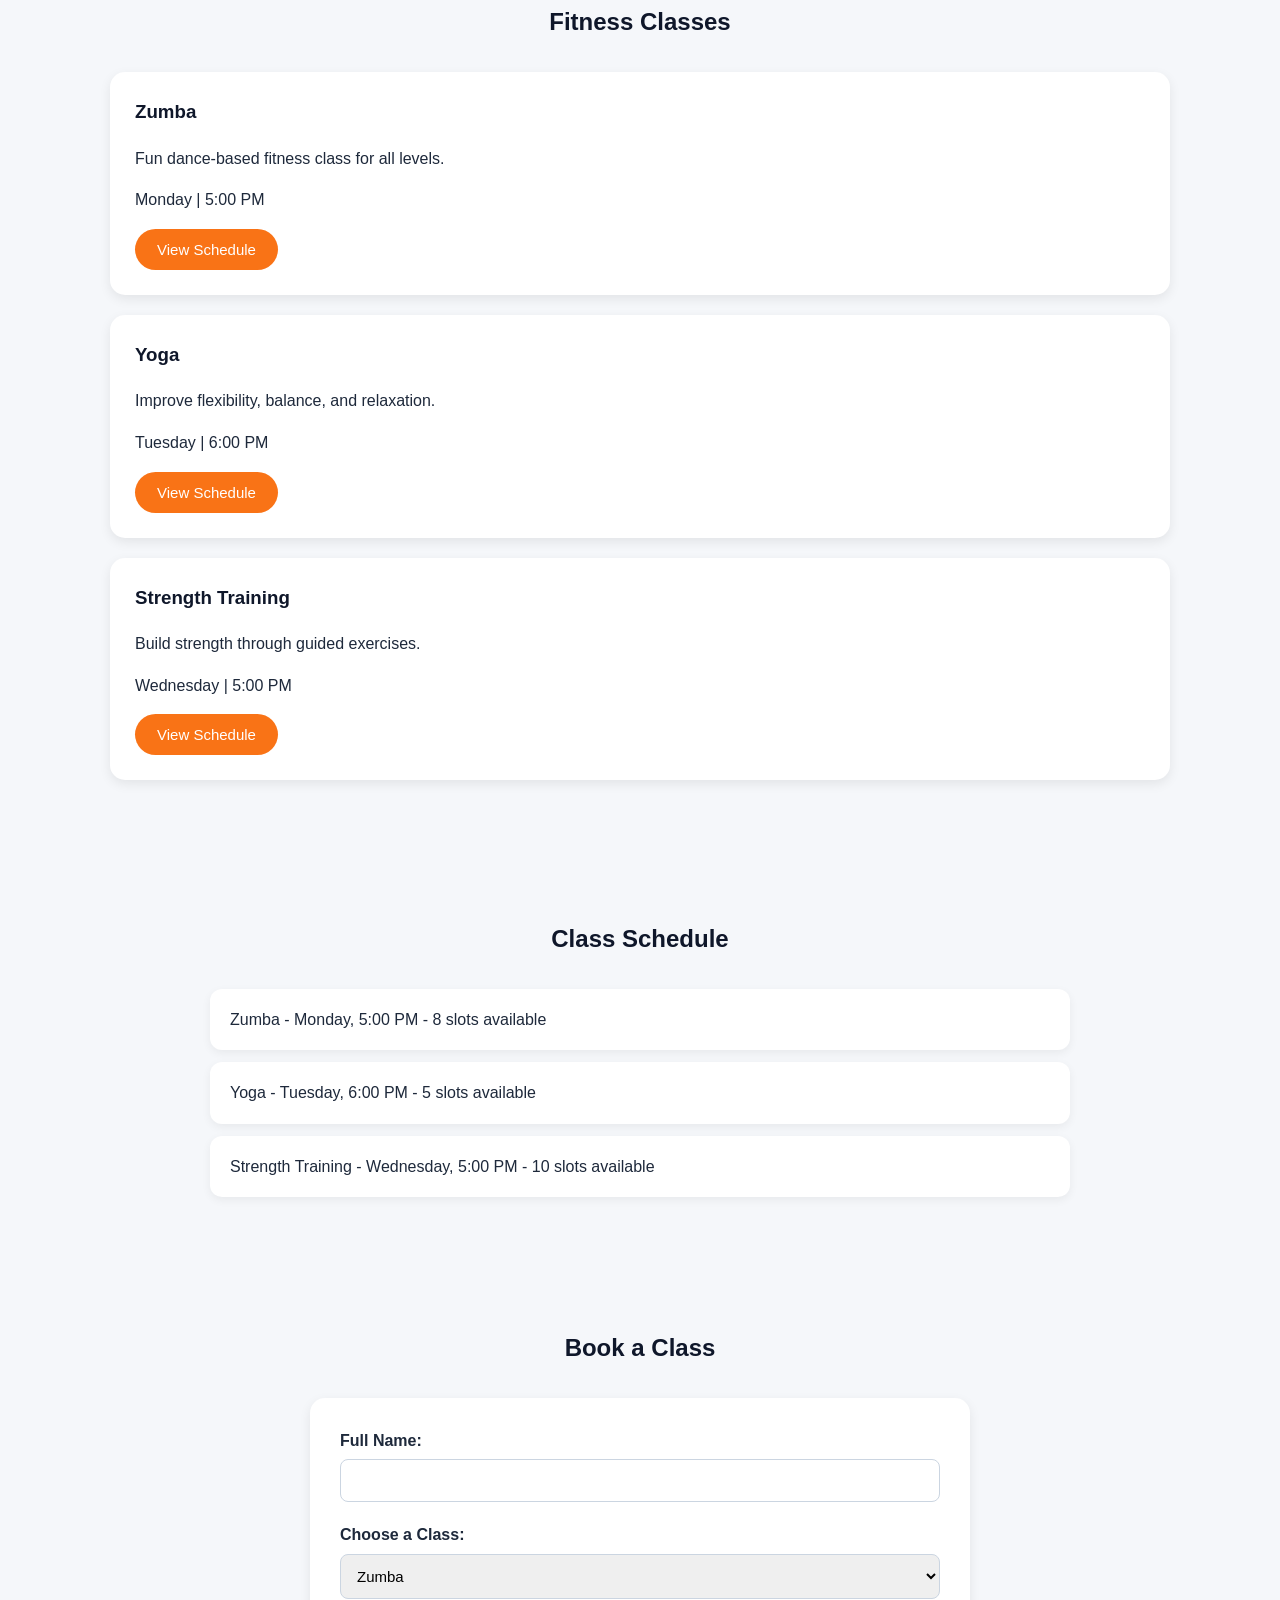
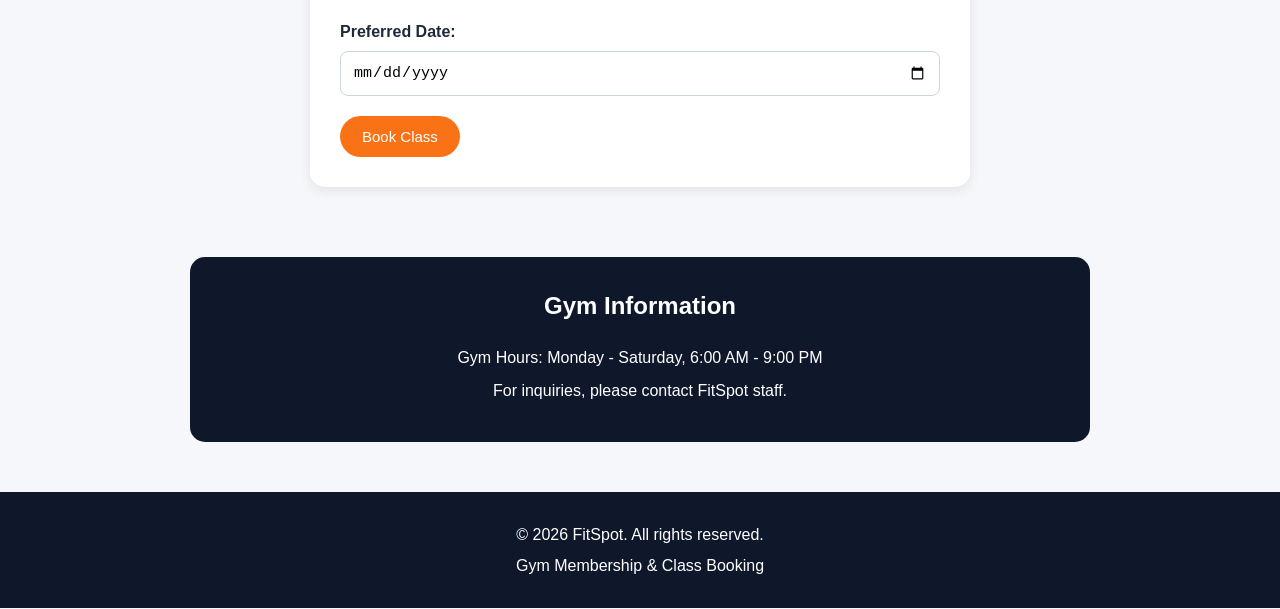
==== commit fe4562f2: "Update index.html" ====
--- a/index.html
+++ b/index.html
@@ -75,6 +75,9 @@
                 <div class="hero-slide">
                     <img src="images/jumping.jpg" alt="Woman jumping rope at the gym">
                 </div>
+                <div class="hero-slide">
+                    <img src="images/hop.jpg" alt="Women doing hopping jacks at the gym">
+                </div>
             </div>
 
             <div class="hero-dots">
@@ -82,6 +85,7 @@
                 <button type="button" class="hero-dot" data-slide="1" aria-label="Show slide 2"></button>
                 <button type="button" class="hero-dot" data-slide="2" aria-label="Show slide 3"></button>
                 <button type="button" class="hero-dot" data-slide="3" aria-label="Show slide 4"></button>
+                <button type="button" class="hero-dot" data-slide="4" aria-label="Show slide 5"></button>
             </div>
         </div>
     </div>
@@ -159,14 +163,6 @@
         <button type="submit">Book Class</button>
     </form>
 
-</section>
-<section id="my-bookings">
-    <h2>My Bookings</h2>
-
-    <p>Zumba - Monday, 5:00 PM</p>
-    <p>Booking Status: Confirmed</p>
-
-    <button type="button">Cancel Booking</button>
 </section>
 <aside>
     <h2>Gym Information</h2>
--- a/css/style.css
+++ b/css/style.css
@@ -17,7 +17,7 @@
 header {
     background-color: #0f172a;
     color: rgb(247, 243, 243);
-    padding: 20px;
+    padding: 10px 20px;
     display: grid;
     grid-template-columns: 1fr auto 1fr;
     align-items: center;
@@ -34,7 +34,7 @@
 
 header .brand img {
     display: block;
-    height: 45px;
+    height: 34px;
     width: auto;
 }
 
@@ -59,7 +59,7 @@
 
 .search input {
     width: 170px;
-    padding: 9px 15px;
+    padding: 7px 14px;
     border: 1px solid #334155;
     border-radius: 20px;
     background-color: #1e293b;
@@ -82,7 +82,7 @@
     gap: 6px;
     color: white;
     text-decoration: none;
-    padding: 9px 15px;
+    padding: 7px 14px;
     border-radius: 20px;
     white-space: nowrap;
 }
@@ -112,7 +112,7 @@
 nav a {
     color: white;
     text-decoration: none;
-    padding: 10px 15px;
+    padding: 7px 13px;
     border-radius: 20px;
 }
 
@@ -520,40 +520,6 @@
 #booking select:focus {
     outline: none;
     border-color: #f97316;
-}
-
-/* ===== MY BOOKINGS ===== */
-
-#my-bookings {
-    padding: 50px 20px;
-    max-width: 700px;
-    margin: 0 auto;
-}
-
-#my-bookings h2 {
-    text-align: center;
-    color: #0f172a;
-    margin-bottom: 30px;
-}
-
-#my-bookings {
-    background-color: white;
-    border-radius: 15px;
-    padding: 30px;
-    box-shadow: 0 4px 12px rgba(0, 0, 0, 0.08);
-}
-
-#my-bookings p {
-    margin: 8px 0;
-}
-
-#my-bookings p:nth-of-type(2) {
-    font-weight: bold;
-    color: #16a34a;
-}
-
-#my-bookings button {
-    margin-top: 15px;
 }
 
 /* ===== LOGIN ===== */
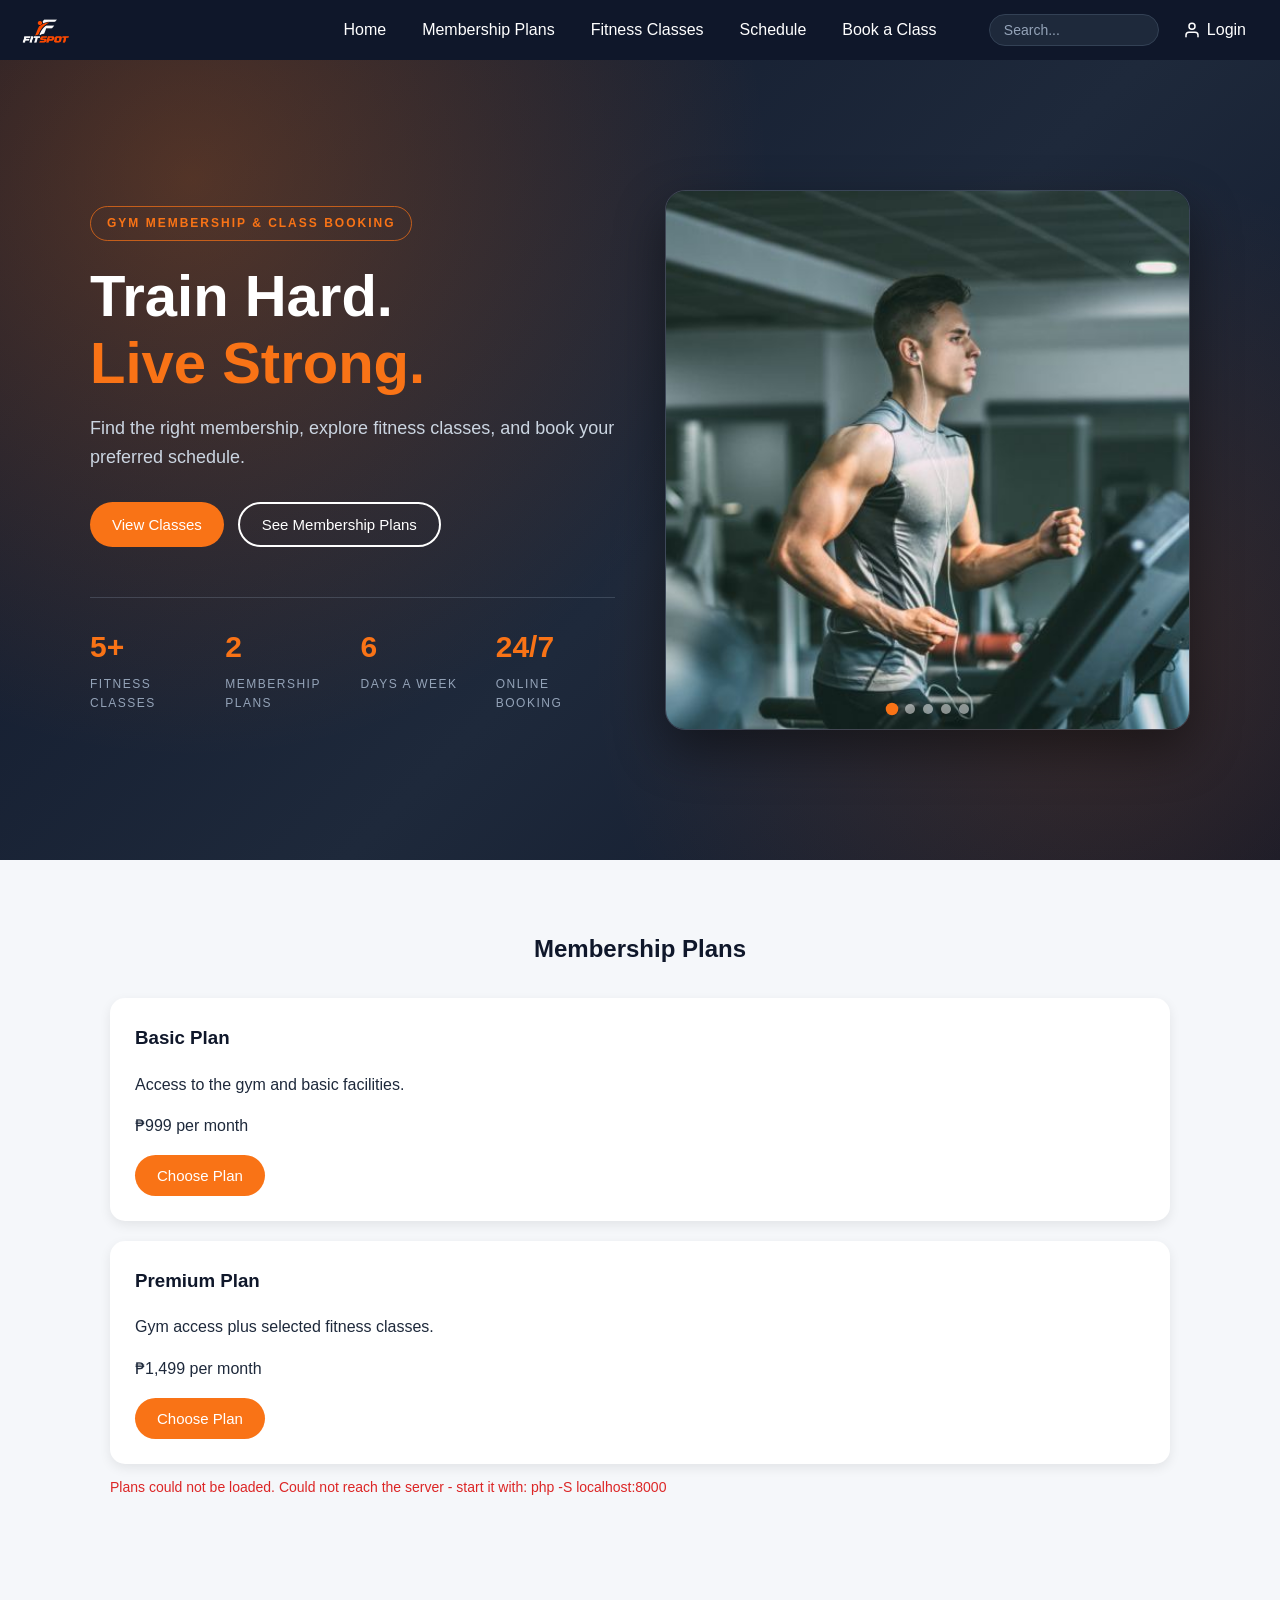
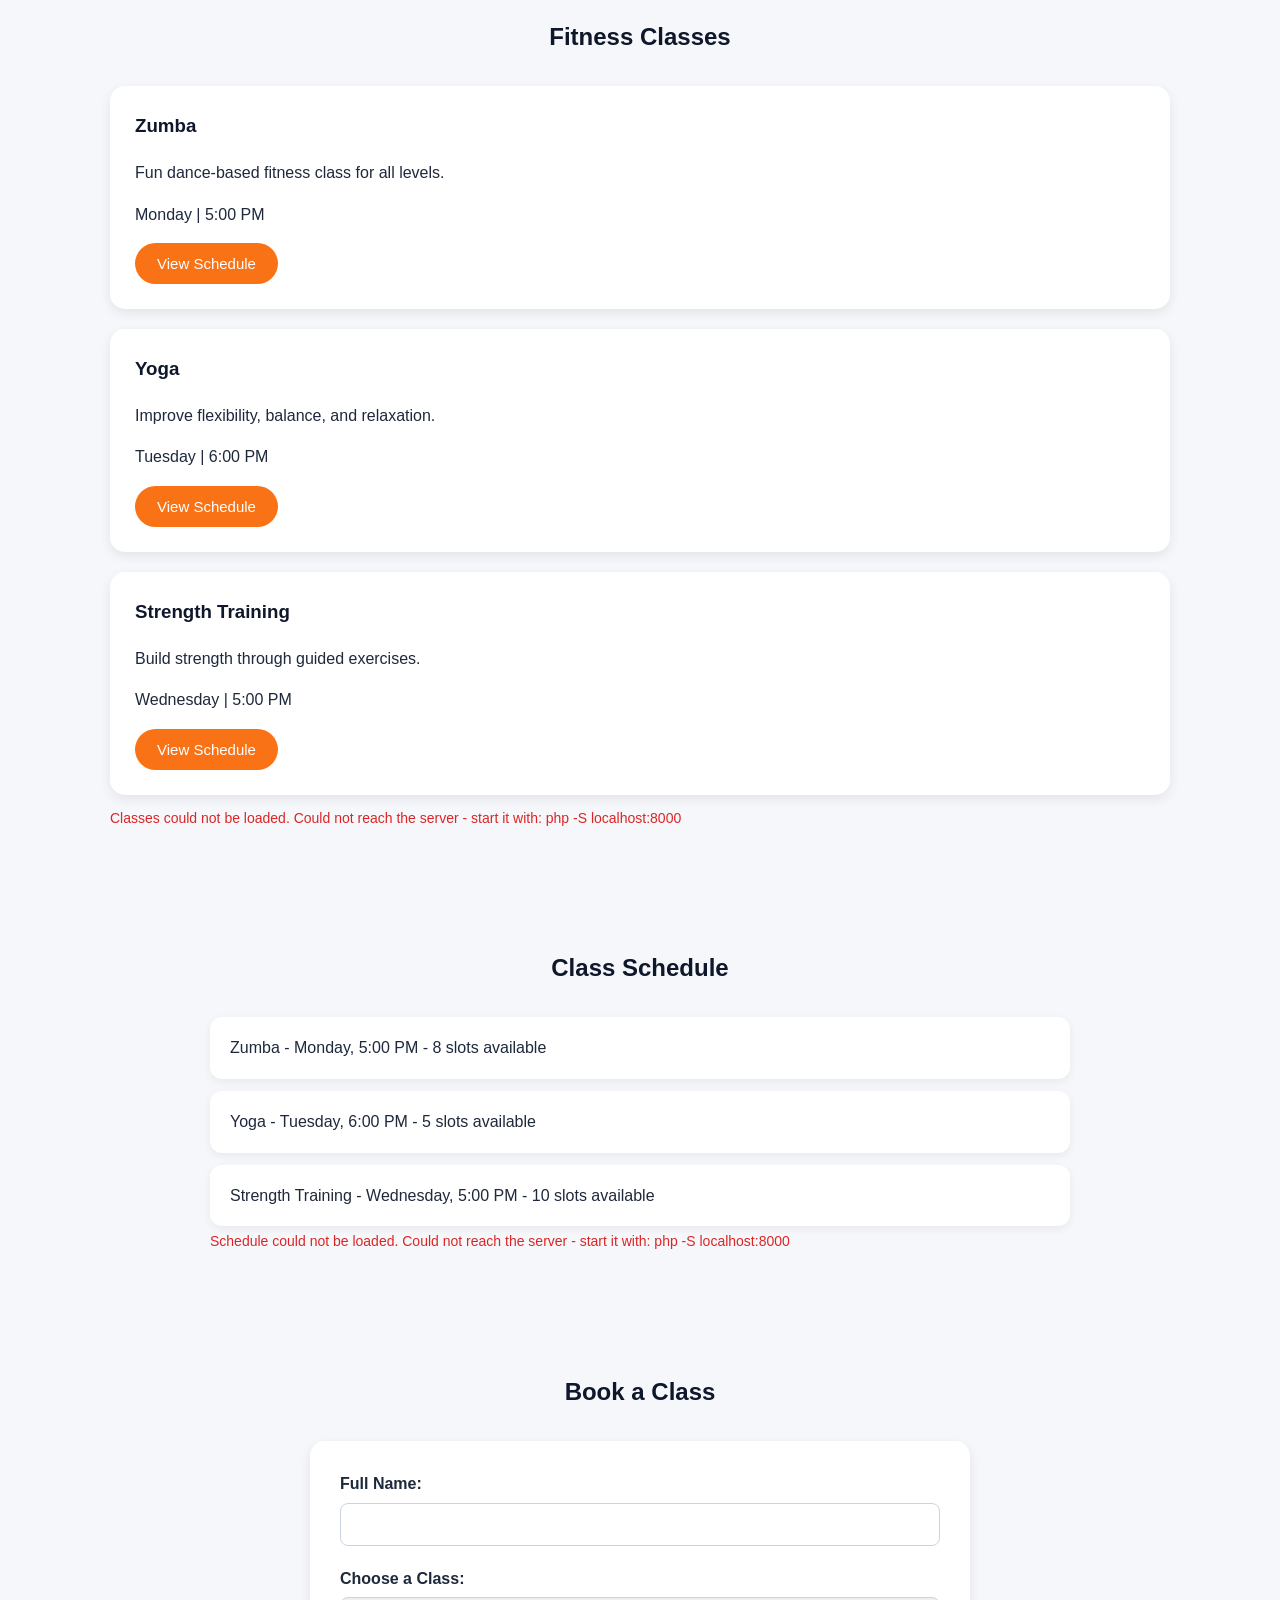
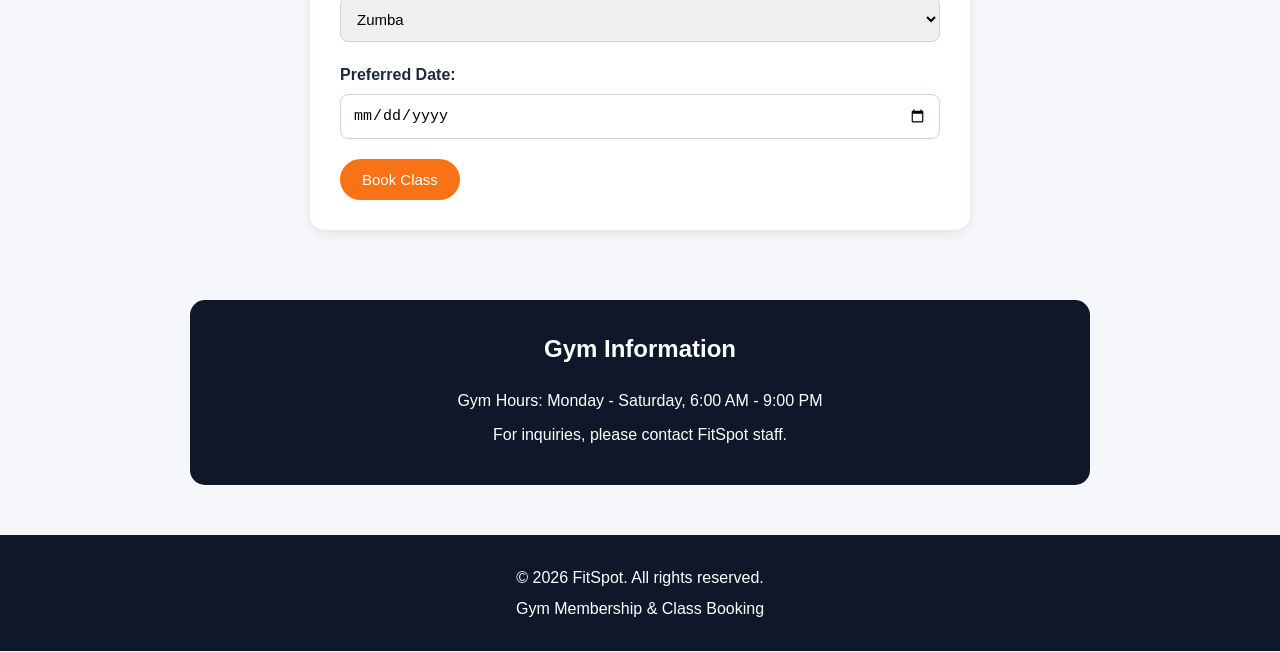
==== commit f87bc3d8: "Update index.html" ====
--- a/index.html
+++ b/index.html
@@ -146,7 +146,7 @@
 <section id="booking">
     <h2>Book a Class</h2>
 
-    <form>
+    <form id="booking-form">
         <label for="name">Full Name:</label>
         <input type="text" id="name" name="name" autocomplete="name">
 
@@ -161,6 +161,8 @@
         <input type="date" id="date" name="date">
 
         <button type="submit">Book Class</button>
+
+        <p class="form-message" id="booking-form-message" hidden></p>
     </form>
 
 </section>
@@ -217,7 +219,7 @@
         <div class="modal-body">
             <h2 id="register-popup-title">Register</h2>
 
-            <form>
+            <form id="popup-register-form">
                 <label for="popup-name">Full Name:</label>
                 <input type="text" id="popup-name" name="popup-name" autocomplete="name">
 
@@ -231,6 +233,8 @@
                 <input type="password" id="popup-confirm-password" name="popup-confirm-password" autocomplete="new-password">
 
                 <button type="submit">Register</button>
+
+                <p class="form-message" id="popup-register-message" hidden></p>
             </form>
 
             <p class="card-note">Already have an account? <a href="#login-popup" class="modal-switch">Login</a></p>
@@ -238,7 +242,8 @@
     </div>
 </div>
 
-<script src="js/script.js" defer></script>
+<script src="js/toast.js" defer></script>
+    <script src="js/script.js" defer></script>
 </body>
 </html>
 
--- a/css/style.css
+++ b/css/style.css
@@ -788,3 +788,87 @@
     }
 }
 
+/* ===== Toast notifications ===== */
+
+.toast-container {
+    position: fixed;
+    right: 20px;
+    bottom: 20px;
+    z-index: 1100;
+    display: flex;
+    flex-direction: column;
+    align-items: flex-end;
+    gap: 10px;
+    max-width: min(340px, calc(100vw - 40px));
+    pointer-events: none;
+}
+
+.toast {
+    pointer-events: auto;
+    background: #1f2937;
+    color: #f8fafc;
+    padding: 12px 16px;
+    border-radius: 8px;
+    border-left: 4px solid #94a3b8;
+    box-shadow: 0 10px 25px rgba(15, 23, 42, 0.22);
+    font-size: 13.5px;
+    line-height: 1.45;
+    cursor: pointer;
+    animation: toast-in 0.25s ease-out;
+    transition: opacity 0.25s ease, transform 0.25s ease;
+}
+
+.toast:focus-visible {
+    outline: 2px solid #38bdf8;
+    outline-offset: 2px;
+}
+
+.toast--success {
+    border-left-color: #22c55e;
+}
+
+.toast--error {
+    border-left-color: #ef4444;
+}
+
+.toast--warning {
+    border-left-color: #f59e0b;
+}
+
+.toast.is-leaving {
+    opacity: 0;
+    transform: translateX(24px);
+}
+
+@keyframes toast-in {
+    from {
+        opacity: 0;
+        transform: translateX(24px);
+    }
+    to {
+        opacity: 1;
+        transform: translateX(0);
+    }
+}
+
+@media (max-width: 480px) {
+    .toast-container {
+        left: 20px;
+        right: 20px;
+        max-width: none;
+        align-items: stretch;
+    }
+}
+
+@media (prefers-reduced-motion: reduce) {
+    .toast {
+        animation: none;
+        transition: opacity 0.25s ease;
+    }
+
+    .toast.is-leaving {
+        transform: none;
+    }
+}
+
+
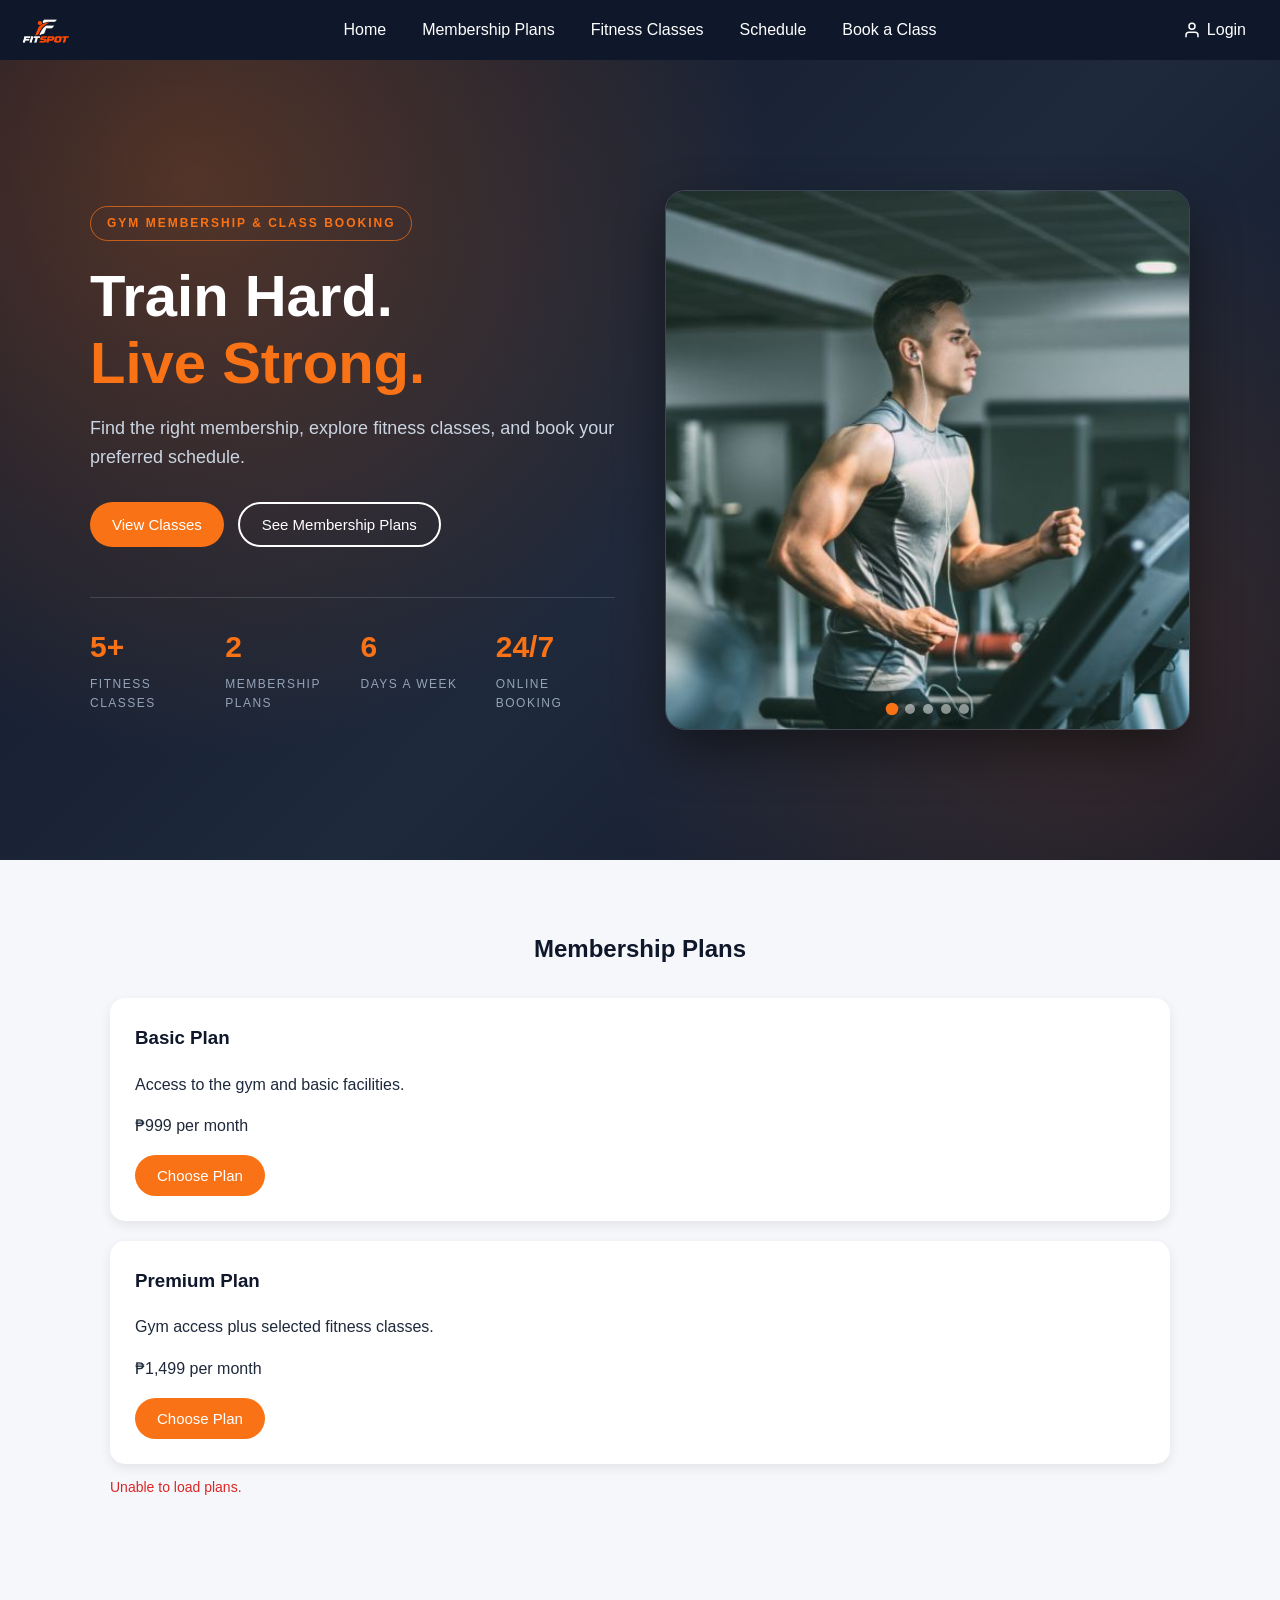
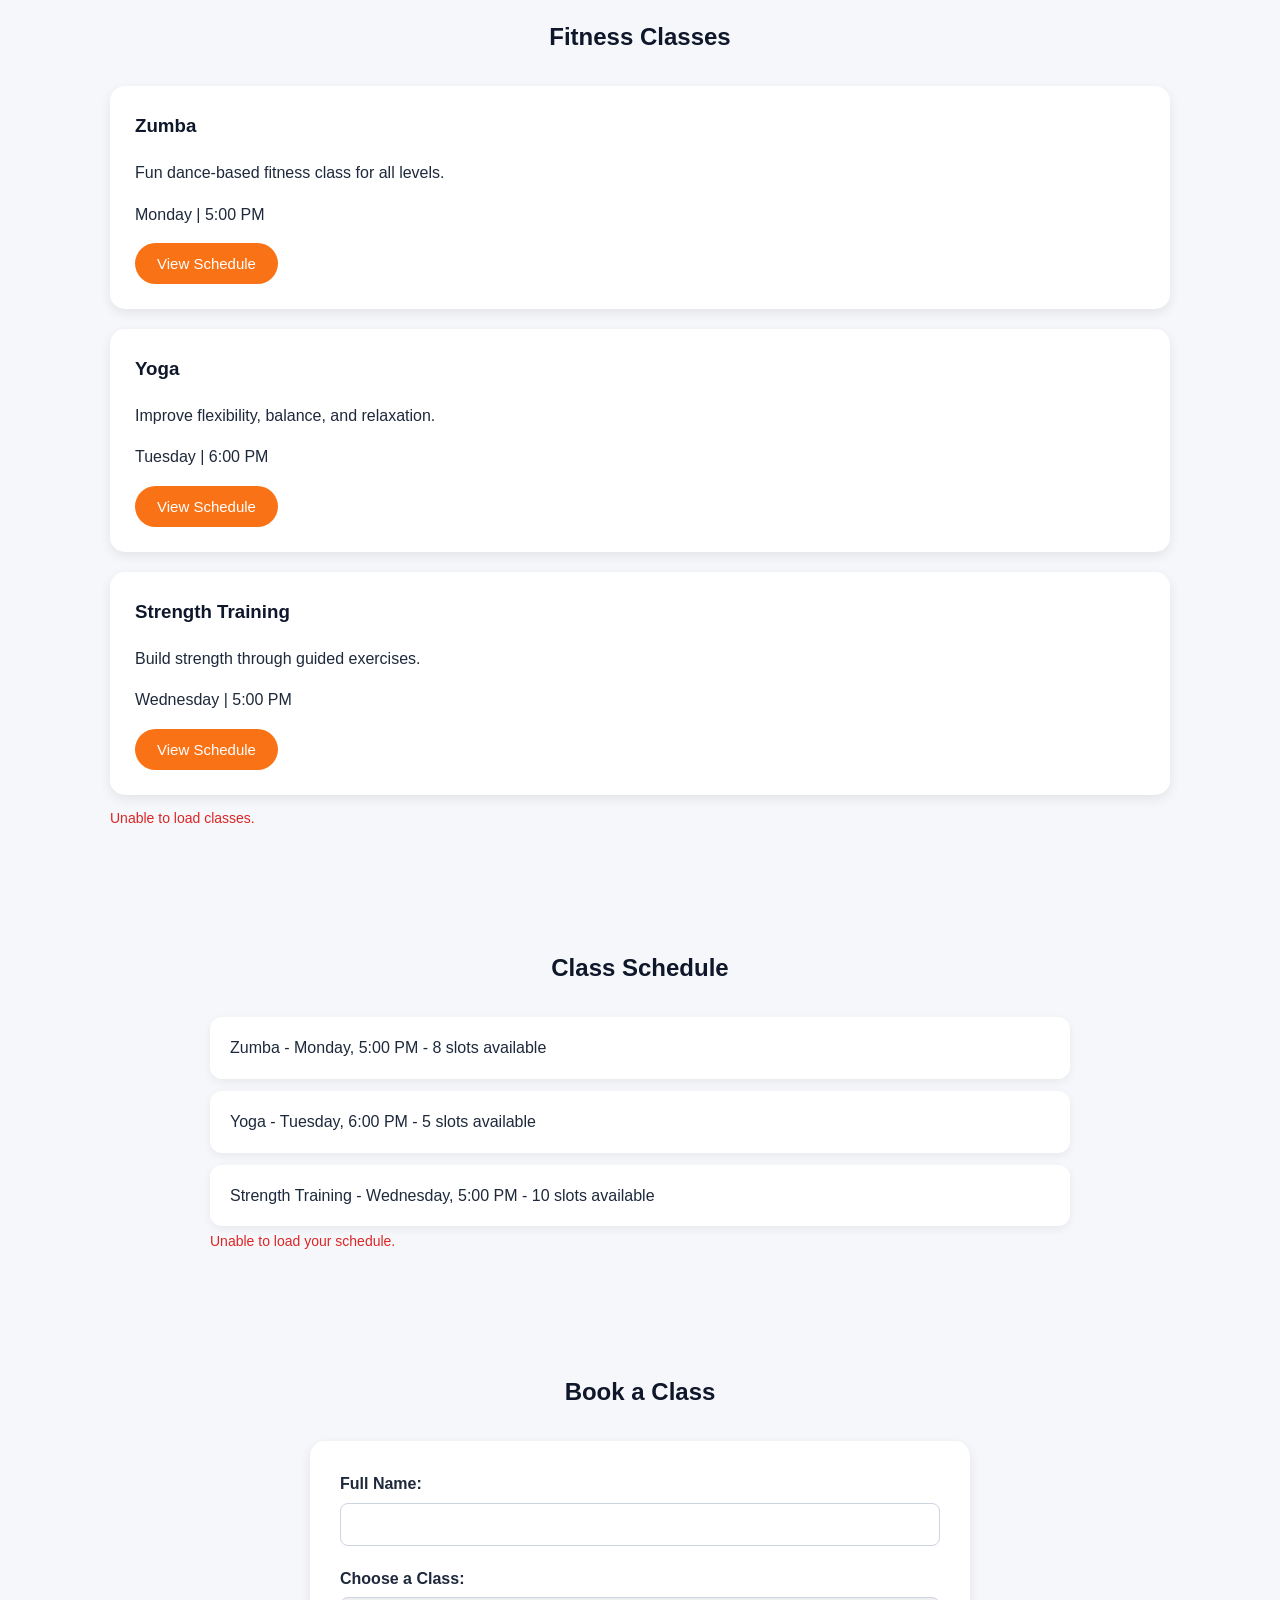
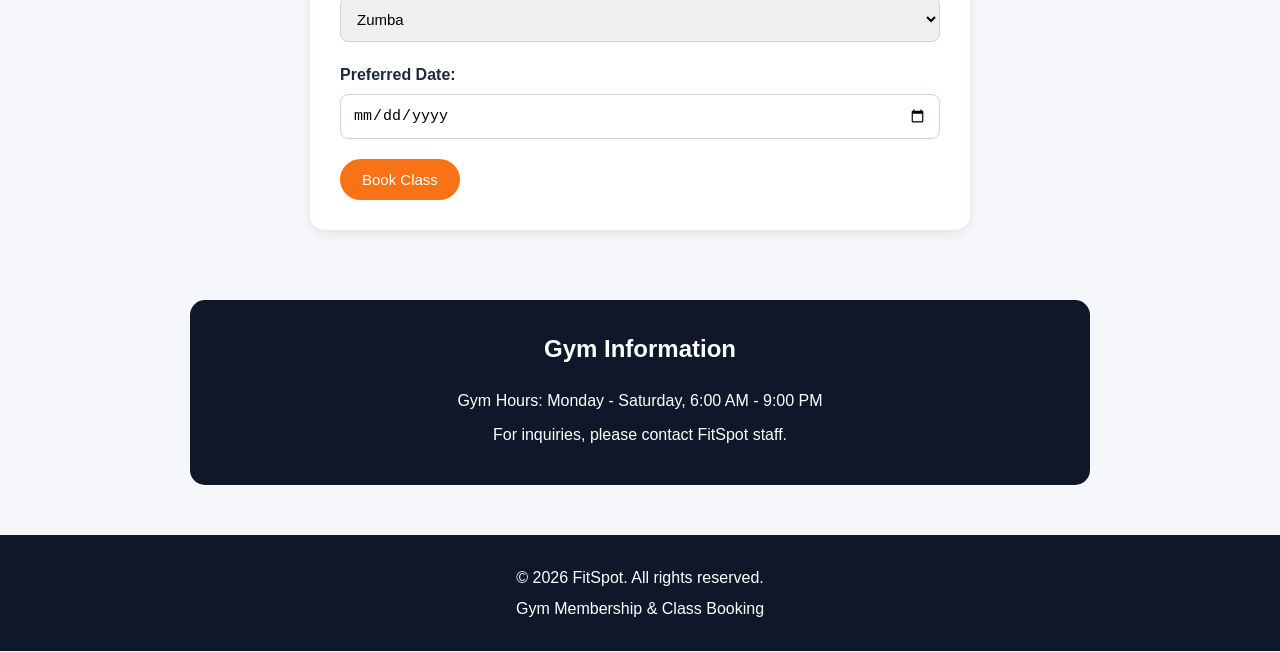
==== commit 5a3de9c6: "Update index.html" ====
--- a/index.html
+++ b/index.html
@@ -23,10 +23,6 @@
         </nav>
 
         <div class="header-actions">
-            <form class="search" role="search">
-                <input type="search" name="q" placeholder="Search..." aria-label="Search">
-            </form>
-
             <a href="#login-popup" class="login-link">
                 <svg xmlns="http://www.w3.org/2000/svg" width="18" height="18" viewBox="0 0 24 24" fill="none" stroke="currentColor" stroke-width="2" stroke-linecap="round" stroke-linejoin="round" aria-hidden="true"><path d="M20 21v-2a4 4 0 0 0-4-4H8a4 4 0 0 0-4 4v2"/><circle cx="12" cy="7" r="4"/></svg>
                 Login
@@ -243,6 +239,7 @@
 </div>
 
 <script src="js/toast.js" defer></script>
+<script src="js/api.js" defer></script>
     <script src="js/script.js" defer></script>
 </body>
 </html>
--- a/css/style.css
+++ b/css/style.css
@@ -57,25 +57,6 @@
     gap: 10px;
 }
 
-.search input {
-    width: 170px;
-    padding: 7px 14px;
-    border: 1px solid #334155;
-    border-radius: 20px;
-    background-color: #1e293b;
-    color: white;
-    font-size: 14px;
-    outline: none;
-}
-
-.search input::placeholder {
-    color: #94a3b8;
-}
-
-.search input:focus {
-    border-color: #f97316;
-}
-
 .login-link {
     display: flex;
     align-items: center;
@@ -591,6 +572,10 @@
     margin: -8px 0 0;
     font-size: 14px;
     color: #dc2626;
+}
+
+.auth-card .form-message {
+    margin: 12px 0 0;
 }
 
 .form-message.is-success {
@@ -788,6 +773,24 @@
     }
 }
 
+@media (max-width: 480px) {
+    .modal-overlay {
+        padding: 12px;
+    }
+
+    .modal-body {
+        padding: 20px 16px;
+    }
+
+    .modal .form-actions {
+        flex-wrap: wrap;
+    }
+
+    .modal .form-actions button {
+        flex: 1 1 120px;
+    }
+}
+
 /* ===== Toast notifications ===== */
 
 .toast-container {
@@ -809,7 +812,6 @@
     color: #f8fafc;
     padding: 12px 16px;
     border-radius: 8px;
-    border-left: 4px solid #94a3b8;
     box-shadow: 0 10px 25px rgba(15, 23, 42, 0.22);
     font-size: 13.5px;
     line-height: 1.45;
@@ -823,18 +825,6 @@
     outline-offset: 2px;
 }
 
-.toast--success {
-    border-left-color: #22c55e;
-}
-
-.toast--error {
-    border-left-color: #ef4444;
-}
-
-.toast--warning {
-    border-left-color: #f59e0b;
-}
-
 .toast.is-leaving {
     opacity: 0;
     transform: translateX(24px);
